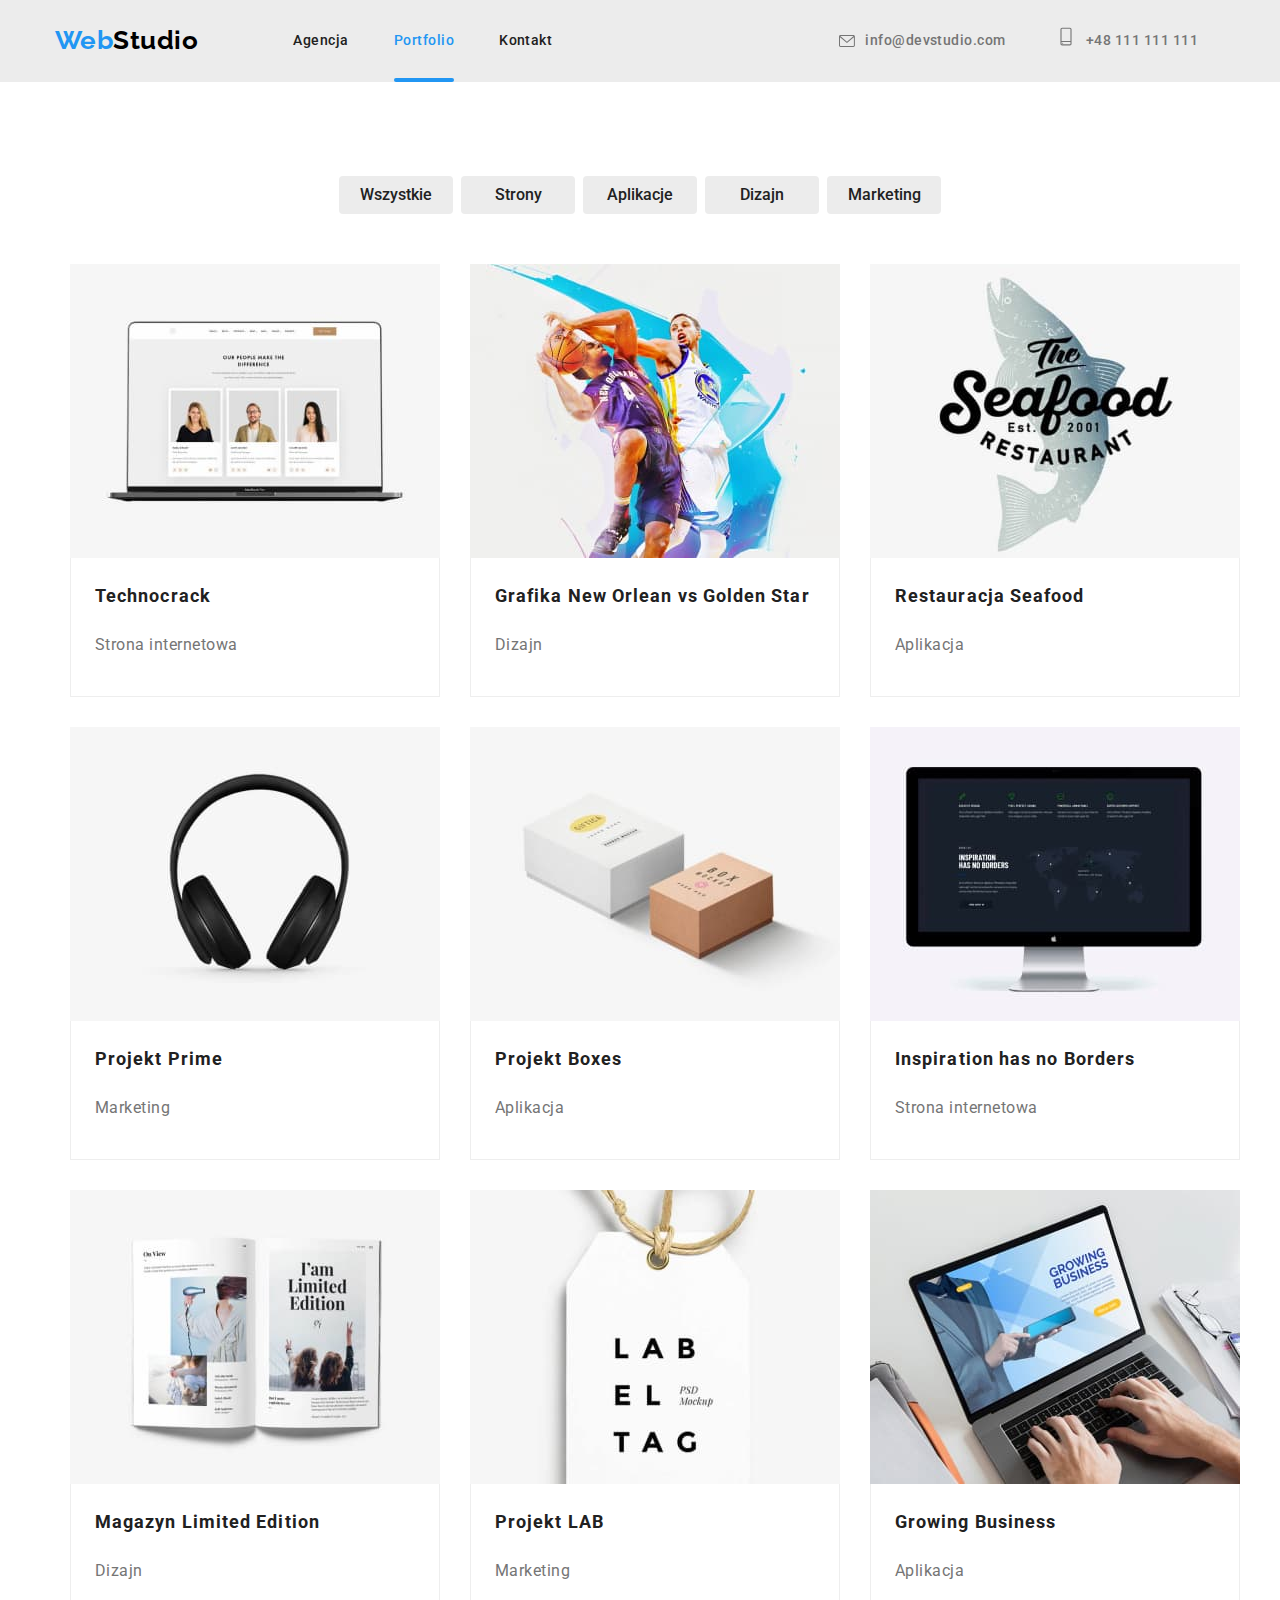
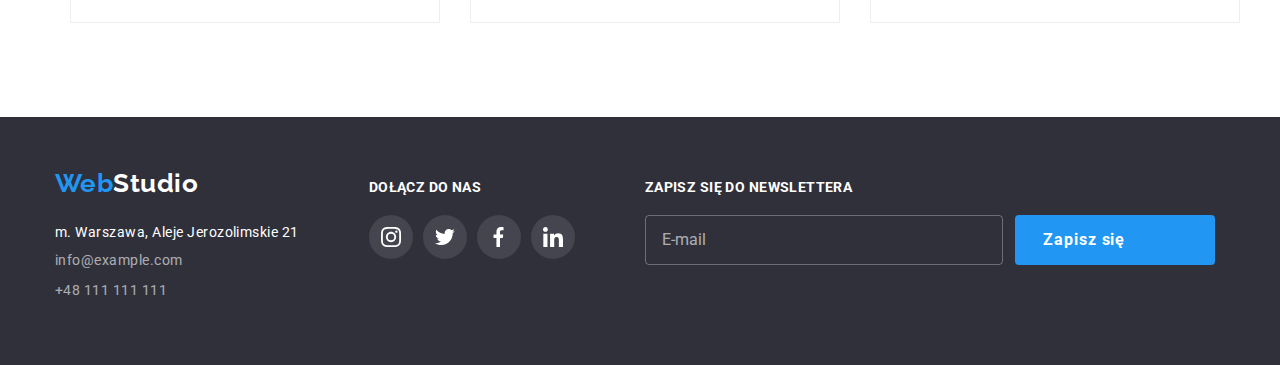
==== portfolio.html @ 1ca7c405 "cloning repo" ====
<!DOCTYPE html>
<html lang="pl">
  <head>
    <meta charset="UTF-8" />
    <meta http-equiv="X-UA-Compatible" content="IE=edge" />
    <meta name="viewport" content="width=device-width, initial-scale=1.0" />
    <link
      rel="stylesheet"
      href="https://cdnjs.cloudflare.com/ajax/libs/modern-normalize/1.0.0/modern-normalize.min.css"
    />
    <link rel="stylesheet" href="./css/styles.css" />
    <link rel="preconnect" href="https://fonts.googleapis.com" />
    <link rel="preconnect" href="https://fonts.gstatic.com" crossorigin />
    <link
      href="https://fonts.googleapis.com/css2?family=Raleway:wght@700&family=Roboto:wght@400;500;700;900&display=swap"
      rel="stylesheet"
    />
    <title>Portfolio</title>
  </head>
  <body>
    <header class="header-style">
      <div class="container">
        <div class="header-style-items">
          <a href="index.html" class="logo"
            ><span class="logo-blue">Web</span>Studio</a
          >
          <nav class="nav-item">
            <ul class="nav-list">
              <li>
                <a href="./index.html" class="nav-list-link">Agencja</a>
              </li>
              <li>
                <a href="./portfolio.html" class="nav-list-link active-link"
                  >Portfolio</a
                >
              </li>
              <li>
                <a href="./kontakt.html" class="nav-list-link">Kontakt</a>
              </li>
            </ul>
          </nav>
          <ul class="contact-list-header">
            <li>
              <a
                href="mailto:info@devstudio.com"
                class="contact-list-header-link"
              >
                <svg width="16" height="12">
                  <use href="./images/sprite.svg#icon-envelope"></use>
                </svg>
                info@devstudio.com</a
              >
            </li>
            <li>
              <a href="tel:+48111111111" class="contact-list-header-link">
                <svg width="20" height="32">
                  <use href="./images/sprite.svg#icon-smartphone"></use>
                </svg>
                +48 111 111 111</a
              >
            </li>
          </ul>
        </div>
      </div>
    </header>
    <main>
      <section class="section">
        <div class="container">
          <div class="filter">
            <ul class="buttons">
              <li>
                <button type="button" class="buttons-button">Wszystkie</button>
              </li>
              <li>
                <button type="button" class="buttons-button">Strony</button>
              </li>
              <li>
                <button type="button" class="buttons-button">Aplikacje</button>
              </li>
              <li>
                <button type="button" class="buttons-button">Dizajn</button>
              </li>
              <li>
                <button type="button" class="buttons-button">Marketing</button>
              </li>
            </ul>
          </div>
          <section class="result">
            <div class="container">
              <ul class="result-list">
                <li class="result-card">
                  <div class="result-card-item">
                    <div class="result-card-img">
                      <div class="result-card-onlay">
                        <p class="result-card-onlay-description">
                          Technocrack jest popularną platformą wykorzystywaną do
                          rozpowszechniania koronawirusa. Firmy wykorzystują tę
                          platformę do celów szpiegowskich i ataków na
                          niezabezpieczone serwery konkurencji
                        </p>
                      </div>
                      <img
                        src="./images/portfolio1.jpg"
                        alt="Strona Technocrack"
                        width="370"
                        height="294"
                      />
                    </div>
                    <div class="result-card-description">
                      <h3 class="result-card-title">Technocrack</h3>
                      <p class="result-card-text">Strona internetowa</p>
                    </div>
                  </div>
                </li>
                <li class="result-card">
                  <div class="result-card-item">
                    <div class="result-card-img">
                      <div class="result-card-onlay">
                        <p class="result-card-onlay-description">
                          Technocrack jest popularną platformą wykorzystywaną do
                          rozpowszechniania koronawirusa. Firmy wykorzystują tę
                          platformę do celów szpiegowskich i ataków na
                          niezabezpieczone serwery konkurencji
                        </p>
                      </div>
                      <img
                        src="./images/portfolio2.jpg"
                        alt="Grafika NOvsGS"
                        width="370"
                        height="294"
                      />
                    </div>
                    <div class="result-card-description">
                      <h3 class="result-card-title">
                        Grafika New Orlean vs Golden Star
                      </h3>
                      <p class="result-card-text">Dizajn</p>
                    </div>
                  </div>
                </li>
                <li class="result-card">
                  <div class="result-card-item">
                    <div class="result-card-img">
                      <div class="result-card-onlay">
                        <p class="result-card-onlay-description">
                          Technocrack jest popularną platformą wykorzystywaną do
                          rozpowszechniania koronawirusa. Firmy wykorzystują tę
                          platformę do celów szpiegowskich i ataków na
                          niezabezpieczone serwery konkurencji
                        </p>
                      </div>
                      <img
                        src="./images/portfolio3.jpg"
                        alt="Logo restauraji Seafood"
                        width="370"
                        height="294"
                      />
                    </div>
                    <div class="result-card-description">
                      <h3 class="result-card-title">Restauracja Seafood</h3>
                      <p class="result-card-text">Aplikacja</p>
                    </div>
                  </div>
                </li>
                <li class="result-card">
                  <div class="result-card-item">
                    <div class="result-card-img">
                      <div class="result-card-onlay">
                        <p class="result-card-onlay-description">
                          Technocrack jest popularną platformą wykorzystywaną do
                          rozpowszechniania koronawirusa. Firmy wykorzystują tę
                          platformę do celów szpiegowskich i ataków na
                          niezabezpieczone serwery konkurencji
                        </p>
                      </div>
                      <img
                        src="./images/portfolio4.jpg"
                        alt="Słuchawki"
                        width="370"
                        height="294"
                      />
                    </div>
                    <div class="result-card-description">
                      <h3 class="result-card-title">Projekt Prime</h3>
                      <p class="result-card-text">Marketing</p>
                    </div>
                  </div>
                </li>
                <li class="result-card">
                  <div class="result-card-item">
                    <div class="result-card-img">
                      <div class="result-card-onlay">
                        <p class="result-card-onlay-description">
                          Technocrack jest popularną platformą wykorzystywaną do
                          rozpowszechniania koronawirusa. Firmy wykorzystują tę
                          platformę do celów szpiegowskich i ataków na
                          niezabezpieczone serwery konkurencji
                        </p>
                      </div>
                      <img
                        src="./images/portfolio5.jpg"
                        alt="Pudełka"
                        width="370"
                        height="294"
                      />
                    </div>
                    <div class="result-card-description">
                      <h3 class="result-card-title">Projekt Boxes</h3>
                      <p class="result-card-text">Aplikacja</p>
                    </div>
                  </div>
                </li>
                <li class="result-card">
                  <div class="result-card-item">
                    <div class="result-card-img">
                      <div class="result-card-onlay">
                        <p class="result-card-onlay-description">
                          Technocrack jest popularną platformą wykorzystywaną do
                          rozpowszechniania koronawirusa. Firmy wykorzystują tę
                          platformę do celów szpiegowskich i ataków na
                          niezabezpieczone serwery konkurencji
                        </p>
                      </div>
                      <img
                        src="./images/portfolio6.jpg"
                        alt="Widok strony no Borders"
                        width="370"
                        height="294"
                      />
                    </div>
                    <div class="result-card-description">
                      <h3 class="result-card-title">
                        Inspiration has no Borders
                      </h3>
                      <p class="result-card-text">Strona internetowa</p>
                    </div>
                  </div>
                </li>
                <li class="result-card">
                  <div class="result-card-item">
                    <div class="result-card-img">
                      <div class="result-card-onlay">
                        <p class="result-card-onlay-description">
                          Technocrack jest popularną platformą wykorzystywaną do
                          rozpowszechniania koronawirusa. Firmy wykorzystują tę
                          platformę do celów szpiegowskich i ataków na
                          niezabezpieczone serwery konkurencji
                        </p>
                      </div>
                      <img
                        src="./images/portfolio7.jpg"
                        alt="Zdjęcie magazynu"
                        width="370"
                        height="294"
                      />
                    </div>
                    <div class="result-card-description">
                      <h3 class="result-card-title">Magazyn Limited Edition</h3>
                      <p class="result-card-text">Dizajn</p>
                    </div>
                  </div>
                </li>
                <li class="result-card">
                  <div class="result-card-item">
                    <div class="result-card-img">
                      <div class="result-card-onlay">
                        <p class="result-card-onlay-description">
                          Technocrack jest popularną platformą wykorzystywaną do
                          rozpowszechniania koronawirusa. Firmy wykorzystują tę
                          platformę do celów szpiegowskich i ataków na
                          niezabezpieczone serwery konkurencji
                        </p>
                      </div>
                      <img
                        src="./images/portfolio8.jpg"
                        alt="Etykieta LAB"
                        width="370"
                        height="294"
                      />
                    </div>
                    <div class="result-card-description">
                      <h3 class="result-card-title">Projekt LAB</h3>
                      <p class="result-card-text">Marketing</p>
                    </div>
                  </div>
                </li>
                <li class="result-card">
                  <div class="result-card-item">
                    <div class="result-card-img">
                      <div class="result-card-onlay">
                        <p class="result-card-onlay-description">
                          Technocrack jest popularną platformą wykorzystywaną do
                          rozpowszechniania koronawirusa. Firmy wykorzystują tę
                          platformę do celów szpiegowskich i ataków na
                          niezabezpieczone serwery konkurencji
                        </p>
                      </div>
                      <img
                        src="./images//portfolio9.jpg"
                        alt="Monitor z Growig Business"
                        width="370"
                        height="294"
                      />
                    </div>
                    <div class="result-card-description">
                      <h3 class="result-card-title">Growing Business</h3>
                      <p class="result-card-text">Aplikacja</p>
                    </div>
                  </div>
                </li>
              </ul>
            </div>
          </section>
        </div>
      </section>
    </main>
    <footer class="footer-style">
      <div class="container footer-style-items">
        <div>
          <a href="index.html" class="footer-logo"
            ><span class="logo-blue">Web</span>Studio</a
          >
          <ul class="contact-list-footer">
            <li>
              <address class="contact-list-footer-address">
                m. Warszawa, Aleje Jerozolimskie 21
              </address>
            </li>
            <li>
              <a href="mailto:info@example.com" class="contact-list-footer-link"
                >info@example.com</a
              >
            </li>
            <li>
              <a href="tel:+48111111111" class="contact-list-footer-link"
                >+48 111 111 111</a
              >
            </li>
          </ul>
        </div>
        <div class="footer-socialmedia">
          <h2>Dołącz do nas</h2>
          <ul class="footer-social-icons">
            <li>
              <a class="footer-social-link" href="#">
                <svg class="footer-social-icon" width="20" height="20">
                  <use href="./images/sprite.svg#icon-instagram"></use>
                </svg>
              </a>
            </li>
            <li>
              <a class="footer-social-link" href="#">
                <svg class="footer-social-icon" width="20" height="20">
                  <use href="./images/sprite.svg#icon-twitter"></use>
                </svg>
              </a>
            </li>
            <li>
              <a class="footer-social-link" href="#">
                <svg class="footer-social-icon" width="20" height="20">
                  <use href="./images/sprite.svg#icon-facebook"></use>
                </svg>
              </a>
            </li>
            <li>
              <a class="footer-social-link" href="#">
                <svg class="footer-social-icon" width="20" height="20">
                  <use href="./images/sprite.svg#icon-linkedin"></use>
                </svg>
              </a>
            </li>
          </ul>
        </div>
        <div class="footer-newsletter">
          <form class="footer-newsletter-form">
            <label>
            <h2>Zapisz się do newslettera</h2>
            <input
              class="footer-input"
              type="mail"
              name="newsletter-mail"
              placeholder="E-mail"
            />
          </label>
            <button class="footer-newsletter-button" type="submit">
              Zapisz się
              <svg class="icon-send" width="24" height="24">
                <use href="./images/sprite.svg#icon-icon-send-"></use>
              </svg>
            </button>
          </form>
        </div>
      </div>
    </footer>
  </body>
</html>
---- css/styles.css ----
:root {
  --bckgr-dark-color: #2f303a;
  --bckgr-bright-color: #ececec;
  --highlight: #2196f3;
  --bold-color: #212121;
  --bright: #ffffff;
  --dark: #000000;
  --icon-bckgr: #f5f4fa;
  --hover-onlay: rgba(33, 150, 243, 0.9);
  --color1: #2196f3;
  --color2: #757575;
  --color3: #212121;
  --color4: #afb1b8;
  --color5: rgba(47, 48, 58, 0.6);
}

/* * {
  margin: 0;
  padding: 0;
} */

body {
  font-family: "Roboto", "Raleway", sans-serif;
  color: #757575;
  font-size: 16px;
  letter-spacing: 00.03em;
  margin: 0 auto;
  max-width: 1600px;
}

ul {
  padding: 0;
  margin: 0;
  list-style-type: none;
  list-style-position: inside;
}

.container {
  width: 1200px;
  margin: 0 auto;
  padding: 0 15px;
}

.section {
  padding-top: 94px;
  padding-bottom: 94px;
}

/* == ==== End of global styling ==== == */

/* == ==== Header ==== == */

.header-style {
  background-color: var(--bckgr-bright-color);
  display: flex;
  align-items: center;
  border-bottom: 1px solid var(--bckgr-bright-color);
  padding: 24.5px 0;
}

.header-style-items {
  display: flex;
  align-items: center;
  justify-content: space-between;
}

.logo {
  font-family: "Raleway", sans-serif;
  font-weight: 700;
  font-size: 26px;
  color: var(--dark);
  text-decoration: none;
}

.logo-blue {
  color: var(--highlight);
}

.nav-item {
  flex-grow: 1;
}

.nav-list {
  text-decoration: none;
  color: var(--bold-color);
  list-style-type: none;
  list-style-position: inside;
  display: flex;
  justify-content: left;
}

.nav-list:first-child {
  padding-left: 95px;
}

.nav-list-link {
  text-decoration: none;
  font-weight: 500;
  font-size: 14px;
  color: var(--bold-color);
  margin-right: 45px;
  position: relative;
  transition-property: color;
  transition-duration: 250ms;
  transition-timing-function: cubic-bezier(0.4, 0, 0.2, 1);
}

.nav-list-link:hover,
.nav-list-link:focus {
  color: var(--highlight);
}

.active-link {
  color: var(--highlight);
}

.active-link::after {
  content: " ";
  width: 100%;
  height: 4px;
  background-color: var(--highlight);
  border-radius: 2px;
  position: absolute;
  left: 0;
  top: 46px;
}

.contact-list-header {
  text-decoration: none;
  list-style-type: none;
  list-style-position: inside;
  display: flex;
  justify-self: right;
  align-items: center;
}

.contact-list-header svg {
  margin-right: 10px;
}

.contact-list-header:last-child {
  padding-right: 27px;
}

.contact-list-header-link {
  text-decoration: none;
  font-weight: 500;
  font-size: 14px;
  color: inherit;
  padding-left: 50px;
  display: flex;
  justify-content: right;
  align-items: center;
  transition-property: color;
  transition-duration: 250ms;
  transition-timing-function: cubic-bezier(0.4, 0, 0.2, 1);
}

.contact-list-header-link:hover,
.contact-list-header-link:focus {
  color: var(--highlight);
  --color2: currentColor;
}

/* == ==== End of Header ==== == */

/* == ==== Footer ==== == */

.footer-style {
  background-color: var(--bckgr-dark-color);
}

.footer-style-items:first-child {
  padding-top: 50px;
}

.footer-style-items:last-child {
  padding-bottom: 60px;
}

.footer-style-items {
  display: flex;
  flex-direction: row;
  align-items: baseline;
  gap: 70px;
}

.footer-logo {
  display: inline-flex;
  font-family: "Raleway", sans-serif;
  font-weight: 700;
  font-size: 26px;
  color: var(--bright);
  text-decoration: none;
  padding-bottom: 20px;
}

.contact-list-footer {
  list-style-type: none;
  line-height: 1.875;
  list-style-position: inside;
  padding: 0;
  transition-property: color;
  transition-duration: 250ms;
  transition-timing-function: cubic-bezier(0.4, 0, 0.2, 1);
}

.contact-list-footer-link:hover,
.contact-list-footer-link:focus,
.contact-list-footer-address:hover,
.contact-list-footer-address:focus {
  color: var(--highlight);
}

.contact-list-footer-address {
  text-decoration: none;
  font-weight: 400;
  font-size: 14px;
  font-style: normal;
  color: #ffffff;
}

.contact-list-footer-link {
  text-decoration: none;
  font-weight: 400;
  font-size: 14px;
  color: #ffffff;
  opacity: 60%;
}

.footer-socialmedia h2 {
  margin-bottom: 20px;
  font-family: "Roboto";
  color: var(--bright);
  font-style: normal;
  font-weight: 700;
  font-size: 14px;
  line-height: 16px;
  letter-spacing: 0.03em;
  text-transform: uppercase;
}

.footer-social-icons {
  display: flex;
  align-items: center;
  justify-content: center;
  gap: 10px;
  list-style-type: none;
  list-style-position: inside;
}

.footer-social-link {
  display: inline-flex;
  align-items: center;
  justify-content: center;
  background-color: rgba(255, 255, 255, 0.1);
  border-radius: 50%;
  width: 44px;
  height: 44px;
  --color4: var(--bright);
  transition-property: background-color;
  transition-duration: 250ms;
  transition-timing-function: cubic-bezier(0.4, 0, 0.2, 1);
}

.footer-social-link:hover,
.footer-social-link:focus {
  background-color: var(--color1);
}

.footer-newsletter h2 {
  margin-bottom: 20px;
  font-family: "Roboto";
  color: var(--bright);
  font-style: normal;
  font-weight: 700;
  font-size: 14px;
  line-height: 16px;
  letter-spacing: 0.03em;
  text-transform: uppercase;
}

.footer-newsletter-form {
  display: flex;
  align-items: flex-end;
}

.footer-input {
  background-color: inherit;
  border: 1px solid rgba(255, 255, 255, 0.3);
  border-radius: 4px;
  padding: 15px 16px;
  width: 358px;
  color: var(--bright);
}

.footer-input::placeholder {
  color: var(--bright);
  opacity: 0.6;
  font-family: Roboto;
}

.footer-newsletter-button {
  color: var(--bright);
  fill: var(--bright);
  background-color: var(--highlight);
  padding: 10px 42px 10px 28px;
  height: 50px;
  border: 0;
  border-radius: 4px;
  font-size: 16px;
  line-height: 30px;
  font-weight: 700;
  letter-spacing: 0.06em;
  display: flex;
  align-items: center;
  justify-content: center;
  margin-left: 12px;
  cursor: pointer;
}

.icon-send {
  display: block;
  fill: var(--bright);
  margin-left: 24px;
}

/* == ==== End of Footer ==== == */

/* == ==== Main ==== == */
/* == ==== Intro ==== == */

.intro {
  max-width: 1600px;
  margin: 0 auto;
  padding-top: 200px;
  padding-bottom: 200px;
  background-color: var(--bckgr-dark-color);
  background-image: linear-gradient(to top, var(--color5), rgba(0, 0, 0, 0.1)),
    url("../images/intro-bckgr.jpg");
  background-size: cover;
}

.intro-items {
  display: flex;
  flex-direction: column;
  align-items: center;
}

.intro-header {
  text-transform: uppercase;
  font-weight: 900;
  font-size: 44px;
  line-height: 1.36;
  text-align: center;
  letter-spacing: 0.06em;
  color: var(--bright);
  padding-bottom: 30px;
}

.intro-button {
  background: var(--highlight);
  color: var(--bright);
  font-weight: 700;
  letter-spacing: 0.06em;
  width: 200px;
  height: 50px;
  border: 0;
  box-shadow: 0px 4px 4px rgba(0, 0, 0, 0.15);
  border-radius: 4px;
  cursor: pointer;
}

.backdrop {
  position: fixed;
  display: flex;
  left: 0;
  top: 0;
  width: 100%;
  height: 100%;
  background-color: rgba(0, 0, 0, 0.4);
  z-index: 2;
  transition-property: transform;
  transition-duration: 250ms;
  transition-timing-function: cubic-bezier(0.4, 0, 0.2, 1);
}

.is-hidden {
  transform: scale(0);
  visibility: 0;
  opacity: 0;
}

.modal-content {
  position: relative;
  width: 520px;
  margin: auto;
  padding: 40px;
  background-color: var(--bright);
}

.modal-content h2 {
  margin: 0 auto;
  text-align: center;
  font-family: Roboto;
  font-size: 20px;
  line-height: 1.2;
  color: var(--bold-color);
  margin-bottom: 12px;
}

.modal-form {
  display: flex;
  flex-direction: column;
  justify-content: center;
}

.modal-button {
  position: absolute;
  width: 30px;
  height: 30px;
  top: 3%;
  right: 3%;
  border: 1px solid rgba(0, 0, 0, 0.1);
  border-radius: 50%;
  cursor: pointer;
}

.modal-label {
  font-family: Roboto;
  font-size: 12px;
  line-height: 1.17;
  letter-spacing: 0.01em;
  color: var(--color2);
}

.modal-fieldset {
  margin: 4px 0 10px;
  padding: 12px;
  border: 1px solid rgba(33, 33, 33, 0.2);
  border-radius: 4px;
  transition: border 250ms cubic-bezier(0.4, 0, 0.2, 1);
  display: flex;
  align-items: center;
}

.modal-icon {
  fill: var(--bold-color);
}

.modal-input {
  border: 0;
  font-size: 16px;
  display: inline-block;
  margin: 0;
  padding: 0;
  padding-left: 12px;
}

.modal-fieldset:has(.modal-input:focus) {
  border: 1px solid var(--highlight);
}

.modal-fieldset:has(.modal-input:focus) .modal-icon {
  fill: var(--highlight);
}

.modal-input:focus {
  border: 0;
  outline: 0;
}

.comment-field {
  display: flex;
  flex-direction: column;
}

.modal-textarea {
  margin: 4px 0 20px;
  border: 1px solid rgba(33, 33, 33, 0.2);
  border-radius: 4px;
  padding: 12px 16px;
  transition: border 250ms cubic-bezier(0.4, 0, 0.2, 1);
}

.modal-textarea::placeholder {
  color: rgba(117, 117, 117, 0.5);
}

.modal-textarea:focus {
  border: 1px solid var(--highlight);
  outline: 0;
}

.modal-checkbox-fieldset {
  margin-bottom: 30px;
  border: 0;
  padding: 0;
  font-family: Roboto;
  font-size: 14px;
  line-height: 1.71;
  margin: 0 auto 30px;
  position: relative;
  display: flex;
}

.checkbox-icon {
  position: absolute;
  visibility: hidden;
  --color2: var(--bright);
  transition-property: visibility;
  transition-duration: 240ms;
  transition-timing-function: cubic-bezier(0.4, 0, 0.2, 1);
}

.modal-checkbox {
  display: inline-block;
  width: 16px;
  height: 15px;
  margin: 0;
  cursor: pointer;
  visibility: visible;
  transition-property: visibility;
}

.modal-checkbox:checked {
  visibility: hidden;
}

.modal-checkbox-fieldset:has(.modal-checkbox:checked) .checkbox-icon {
  visibility: visible;
}

.modal-link {
  color: var(--highlight);
}

.modal-submit-button {
  color: var(--bright);
  background-color: var(--highlight);
  border: 0;
  border-radius: 4px;
  width: 200px;
  padding: 10px 76px;
  font-family: Roboto;
  line-height: 30px;
  font-weight: 700;
  letter-spacing: 0.06em;
  margin: 0 auto;
}

/* == ==== End of Intro ==== == */
/* == ==== Lorem ==== == */

.lorem {
  background-color: var(--bright);
}

.lorem-list {
  display: flex;
  align-items: center;
  justify-content: space-evenly;
  gap: 30px;
}

.lorem-list-item {
  width: 270px;
  text-align: left;
}

.lorem-list-icon {
  display: flex;
  justify-content: center;
  background-color: var(--icon-bckgr);
  border-radius: 4px;
  padding: 25px 0;
  margin-bottom: 30px;
}

.lorem-list-item-title {
  text-transform: uppercase;
  font-size: 14px;
  font-weight: 700;
  line-height: 1.14;
  color: var(--bold-color);
  margin-bottom: 10px;
}

.lorem-list-item-text {
  font-size: 14px;
  line-height: 1.71;
}

/* == ==== End of Lorem ==== == */

/* == ==== Our skills ==== == */

.skills {
  background-color: var(--bright);
}

.skills-header {
  font-weight: 700;
  font-size: 36px;
  line-height: 1.17;
  text-align: center;
  color: var(--bold-color);
  padding-bottom: 50px;
}

.skills-list {
  display: flex;
  justify-content: space-between;
}

.skills-list-item {
  width: 370px;
  position: relative;
}

.skills-list-item img {
  display: block;
}

.skills-list-description {
  display: flex;
  justify-content: center;
  align-items: center;
  width: 100%;
  height: 70px;
  background-color: rgba(47, 48, 58, 0.8);
  color: var(--bright);
  font-size: 14px;
  font-weight: 700;
  text-transform: uppercase;
  font-family: Roboto;
  position: absolute;
  bottom: 0;
}

/* == ==== End of our skills ==== == */

/* == ==== Our team ==== == */

.team {
  background-color: var(--bckgr-bright-color);
}

.team-header {
  font-weight: 700;
  font-size: 36px;
  line-height: 1.17;
  text-align: center;
  color: var(--bold-color);
  margin-bottom: 50px;
}

.team-list {
  display: flex;
  justify-content: space-between;
}

.team-list-card {
  width: 270px;
  background-color: var(--bright);
  box-shadow: 0px 1px 3px rgba(0, 0, 0, 0.12), 0px 1px 1px rgba(0, 0, 0, 0.14),
    0px 2px 1px rgba(0, 0, 0, 0.2);
  border-radius: 0px 0px 4px 4px;
}

.team-list-card-picture {
  align-items: center;
  margin: 0;
  padding: 0;
}

.team-list-card-description {
  text-align: center;
  padding: 30px 0;
}

.team-list-card-title {
  color: var(--bold-color);
  font-weight: 500;
  line-height: 1.17;
  padding: 0;
  margin: 0;
}

.team-list-card-text {
  line-height: 1.17;
}

.team-list-social-icons {
  display: flex;
  justify-content: center;
  gap: 10px;
  list-style-type: none;
  list-style-position: inside;
}

.team-list-social-link {
  display: inline-flex;
  background-color: var(--bright);
  color: var(--color4);
  border-radius: 50%;
  width: 44px;
  height: 44px;
  align-items: center;
  justify-content: center;
  will-change: background-color, color;
  transition-property: background-color, color;
  transition-duration: 250ms;
  transition-timing-function: cubic-bezier(0.4, 0, 0.2, 1);
}

.team-list-social-icon {
  display: flex;
}

.team-list-social-link:hover,
.team-list-social-link:focus {
  background-color: var(--color1);
  color: var(--bright);
  --color4: currentColor;
}

/* == ==== EEnd of Our team ==== == */

/* == ==== Our clients ==== == */

.ourclients-header {
  color: var(--dark);
  text-align: center;
  font-size: 36px;
  font-weight: 700;
  margin-bottom: 50px;
}

.ourclients-logos {
  display: flex;
  justify-content: space-between;
  gap: 30px;
  list-style-type: none;
  list-style-position: inside;
}

.ourclients-link {
  display: block;
  width: 170px;
  padding: 17.71px 32px 13.25px;
  border-radius: 4px;
  color: var(--color4);
  border: 1px solid var(--color4);
  will-change: border, color;
  transition-property: border, color;
  transition-duration: 250ms;
  transition-timing-function: cubic-bezier(0.4, 0, 0.2, 1);
}

.ourclients-logo {
  display: inline-flex;
}

.ourclients-link:hover,
.ourclients-link:focus {
  border: 1px solid var(--color1);
  color: var(--color1);
  --color4: currentColor;
}

/* == ==== End of Our clients ==== == */

/* == ==== End of Studio Main ==== == */

/* == ==== Portfolio Main ==== == */

.filter {
  background-color: var(--bright);
}

.buttons {
  display: flex;
  justify-content: center;
  list-style-type: none;
  list-style-position: inside;
  padding-bottom: 50px;
}

.buttons li:not(:last-child) {
  margin-right: 8px;
}

.buttons-button {
  color: var(--bold-color);
  font-weight: 500;
  line-height: 1.625;
  cursor: pointer;
  width: 114px;
  padding-top: 6px;
  padding-bottom: 6px;
  background-color: var(--bckgr-bright-color);
  border-radius: 4px;
  border: 0;
  transition-property: background-color, color, box-shadow;
  transition-duration: 250ms;
  transition-timing-function: cubic-bezier(0.4, 0, 0.2, 1);
}

.buttons-button:focus,
.buttons-button:hover {
  background-color: var(--highlight);
  color: var(--bright);
  box-shadow: 0px 3px 1px rgba(0, 0, 0, 0.1), 0px 1px 2px rgba(0, 0, 0, 0.08),
    0px 2px 2px rgba(0, 0, 0, 0.12);
}

.result {
  background-color: var(--bright);
}

.result-list {
  list-style-type: none;
  display: flex;
  justify-content: center;
  flex-wrap: wrap;
  gap: 30px;
  padding: 0;
  margin: 0;
}

.result-card {
  flex-basis: calc((100%-60px) / 3-0.5px);
  background-color: var(--bright);
  transition-property: box-shadow;
  transition-duration: 250ms;
  transition-timing-function: cubic-bezier(0.4, 0, 0.2, 1);
}

.result-card:hover,
.result-card:focus {
  box-shadow: 0px 1px 1px rgba(0, 0, 0, 0.12), 0px 4px 4px rgba(0, 0, 0, 0.06),
    1px 4px 6px rgba(0, 0, 0, 0.16);
}

.result-card-item {
  position: relative;
  display: flex;
  flex-direction: column;
  align-items: stretch;
  margin: 0;
  padding: 0;
  text-align: left;
}

.result-card-img {
  position: relative;
  overflow: hidden;
}

.result-card-img img {
  display: block;
  margin: 0;
  padding: 0;
}

.result-card-description {
  display: block;
  padding: 20px 24px;
  border-bottom: 1px solid #eeeeee;
  border-left: 1px solid #eeeeee;
  border-right: 1px solid #eeeeee;
}

.result-card-title {
  color: var(--bold-color);
  font-size: 18px;
  line-height: 2;
  letter-spacing: 00.06em;
  margin: 0;
  padding: 0;
}

.result-card-text {
  line-height: 1.875;
}

.result-card-onlay {
  position: absolute;
  background-color: var(--hover-onlay);
  width: 100%;
  height: 294px;
  transform: translateY(100%);
  transition-property: transform;
  transition-duration: 250ms;
  transition-timing-function: cubic-bezier(0.4, 0, 0.2, 1);
}

.result-card-item:hover .result-card-onlay {
  transform: translateY(0);
}

.result-card-onlay-description {
  color: var(--bright);
  font-family: roboto;
  font-size: 18px;
  line-height: 1.56;
  letter-spacing: 0.03em;
  padding: 49px 35px;
}

/* == ==== End of Portfolio Main ==== == */
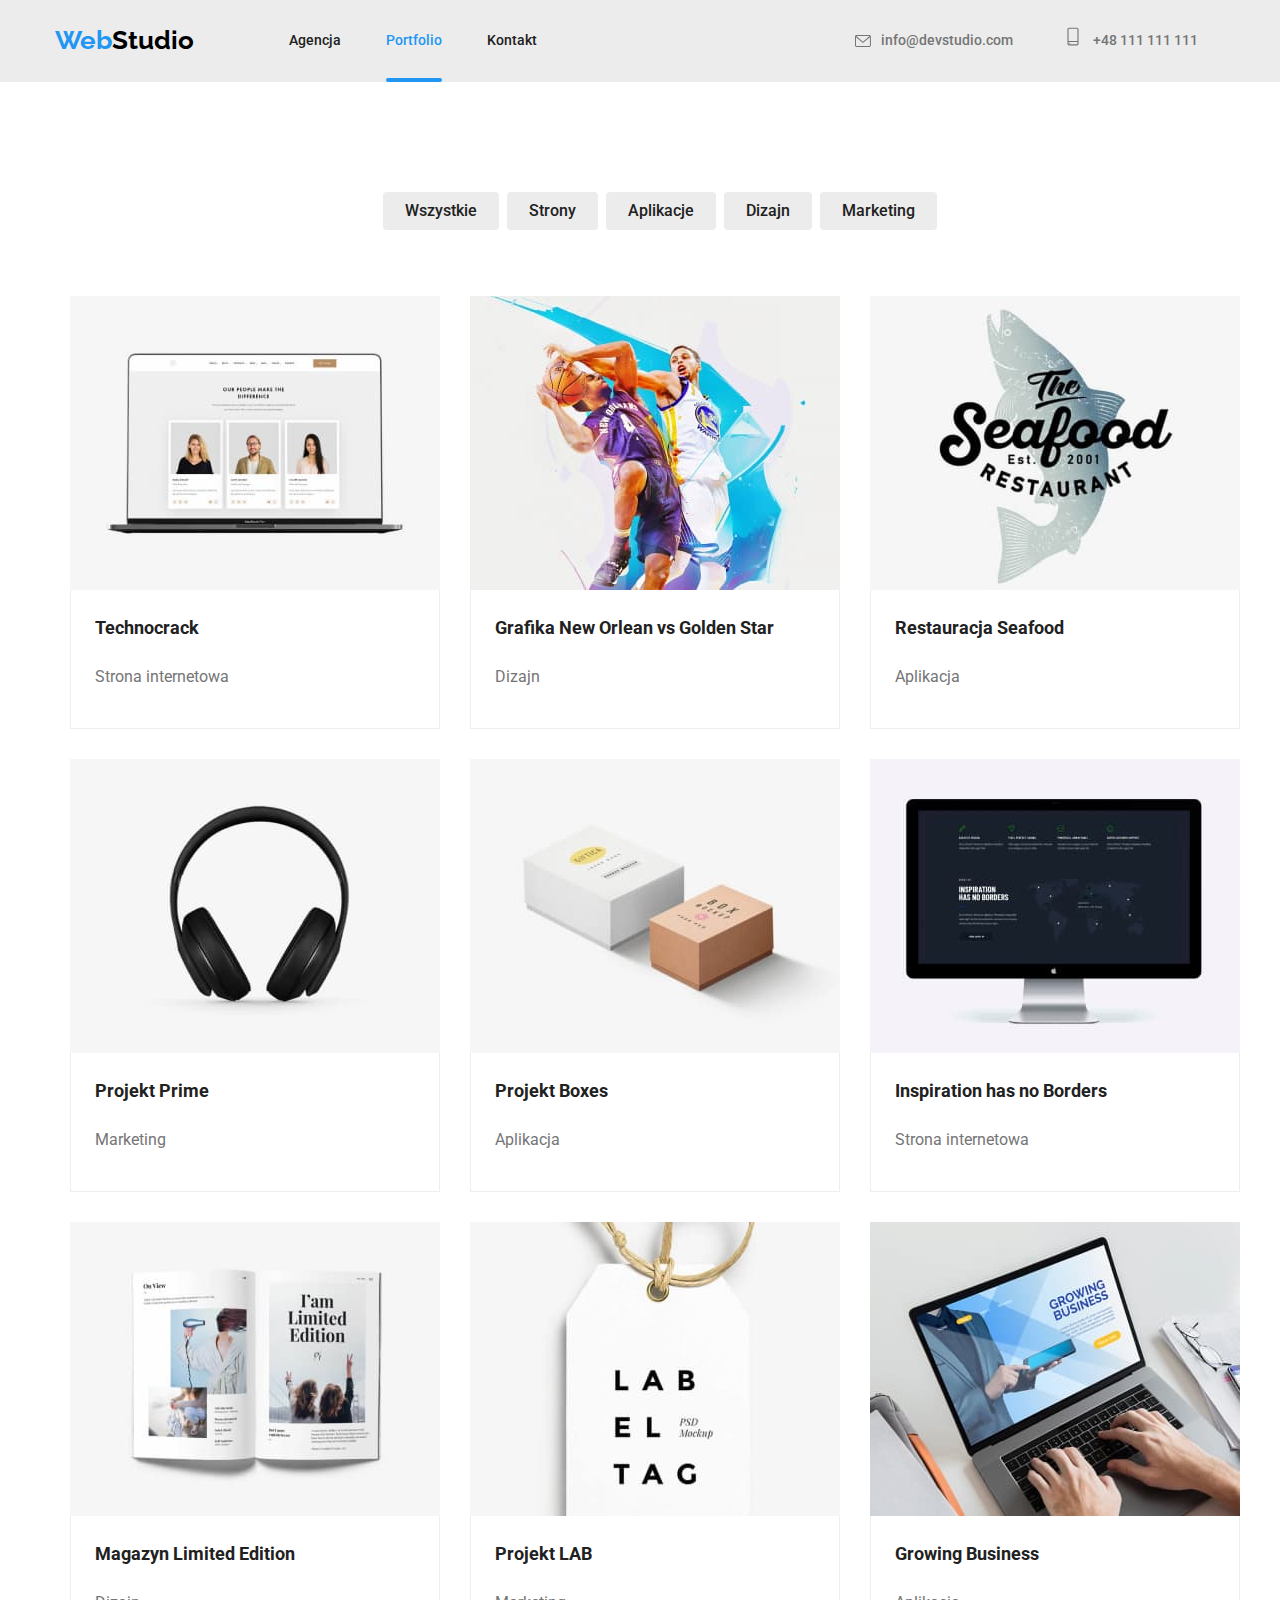
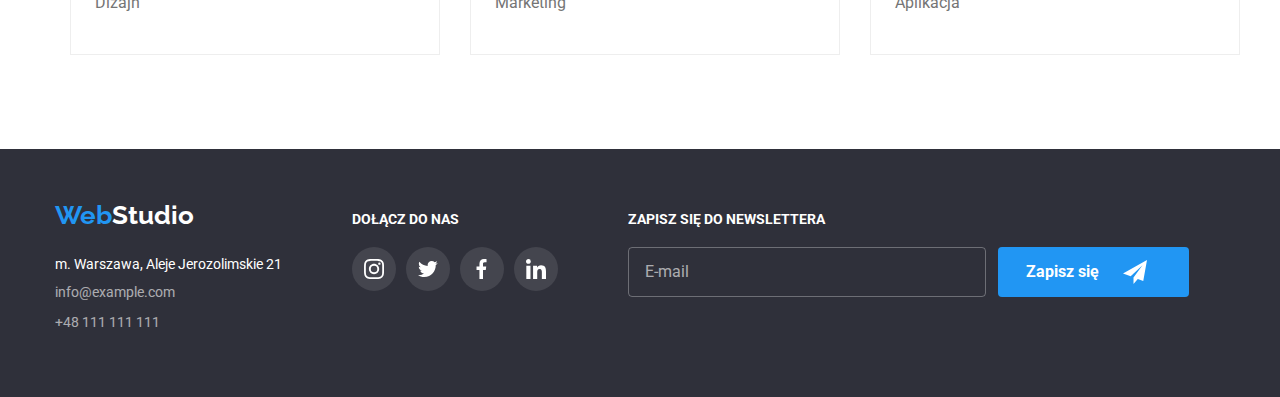
==== commit 042dde0c: "refaktoryzacja wg BEM" ====
--- a/portfolio.html
+++ b/portfolio.html
@@ -18,42 +18,41 @@
     <title>Portfolio</title>
   </head>
   <body>
-    <header class="header-style">
+    <header class="header">
       <div class="container">
-        <div class="header-style-items">
+        <div class="header__items">
           <a href="index.html" class="logo"
-            ><span class="logo-blue">Web</span>Studio</a
+            ><span class="logo--blue">Web</span>Studio</a
           >
-          <nav class="nav-item">
-            <ul class="nav-list">
-              <li>
-                <a href="./index.html" class="nav-list-link">Agencja</a>
-              </li>
-              <li>
-                <a href="./portfolio.html" class="nav-list-link active-link"
+          <nav class="navigation">
+            <ul class="list navigation__list">
+              <li>
+                <a href="./index.html" class="navigation__link">Agencja</a>
+              </li>
+              <li>
+                <a
+                  href="./portfolio.html"
+                  class="navigation__link navigation__link--active"
                   >Portfolio</a
                 >
               </li>
               <li>
-                <a href="./kontakt.html" class="nav-list-link">Kontakt</a>
+                <a href="./kontakt.html" class="navigation__link">Kontakt</a>
               </li>
             </ul>
           </nav>
-          <ul class="contact-list-header">
-            <li>
-              <a
-                href="mailto:info@devstudio.com"
-                class="contact-list-header-link"
-              >
-                <svg width="16" height="12">
+          <ul class="list contact-list">
+            <li>
+              <a href="mailto:info@devstudio.com" class="contact-list__link">
+                <svg class="contact-list__icon" width="16" height="12">
                   <use href="./images/sprite.svg#icon-envelope"></use>
                 </svg>
                 info@devstudio.com</a
               >
             </li>
             <li>
-              <a href="tel:+48111111111" class="contact-list-header-link">
-                <svg width="20" height="32">
+              <a href="tel:+48111111111" class="contact-list__link">
+                <svg class="contact-list__icon" width="20" height="32">
                   <use href="./images/sprite.svg#icon-smartphone"></use>
                 </svg>
                 +48 111 111 111</a
@@ -67,244 +66,265 @@
       <section class="section">
         <div class="container">
           <div class="filter">
-            <ul class="buttons">
-              <li>
-                <button type="button" class="buttons-button">Wszystkie</button>
-              </li>
-              <li>
-                <button type="button" class="buttons-button">Strony</button>
-              </li>
-              <li>
-                <button type="button" class="buttons-button">Aplikacje</button>
-              </li>
-              <li>
-                <button type="button" class="buttons-button">Dizajn</button>
-              </li>
-              <li>
-                <button type="button" class="buttons-button">Marketing</button>
+            <ul class="filter__button-list">
+              <li>
+                <button type="button" class="button filter__button">
+                  Wszystkie
+                </button>
+              </li>
+              <li>
+                <button type="button" class="button filter__button">
+                  Strony
+                </button>
+              </li>
+              <li>
+                <button type="button" class="button filter__button">
+                  Aplikacje
+                </button>
+              </li>
+              <li>
+                <button type="button" class="button filter__button">
+                  Dizajn
+                </button>
+              </li>
+              <li>
+                <button type="button" class="button filter__button">
+                  Marketing
+                </button>
               </li>
             </ul>
           </div>
           <section class="result">
             <div class="container">
-              <ul class="result-list">
-                <li class="result-card">
-                  <div class="result-card-item">
-                    <div class="result-card-img">
-                      <div class="result-card-onlay">
-                        <p class="result-card-onlay-description">
-                          Technocrack jest popularną platformą wykorzystywaną do
-                          rozpowszechniania koronawirusa. Firmy wykorzystują tę
-                          platformę do celów szpiegowskich i ataków na
-                          niezabezpieczone serwery konkurencji
-                        </p>
-                      </div>
-                      <img
+              <ul class="list result__list">
+                <li class="result-card">
+                  <div class="result-card__item">
+                    <div class="result-card__picture">
+                      <div class="result-card__onlay">
+                        <p class="result-card__onlay-description">
+                          Technocrack jest popularną platformą wykorzystywaną do
+                          rozpowszechniania koronawirusa. Firmy wykorzystują tę
+                          platformę do celów szpiegowskich i ataków na
+                          niezabezpieczone serwery konkurencji
+                        </p>
+                      </div>
+                      <img
+                        class="result-card__img"
                         src="./images/portfolio1.jpg"
                         alt="Strona Technocrack"
                         width="370"
                         height="294"
                       />
                     </div>
-                    <div class="result-card-description">
-                      <h3 class="result-card-title">Technocrack</h3>
-                      <p class="result-card-text">Strona internetowa</p>
-                    </div>
-                  </div>
-                </li>
-                <li class="result-card">
-                  <div class="result-card-item">
-                    <div class="result-card-img">
-                      <div class="result-card-onlay">
-                        <p class="result-card-onlay-description">
-                          Technocrack jest popularną platformą wykorzystywaną do
-                          rozpowszechniania koronawirusa. Firmy wykorzystują tę
-                          platformę do celów szpiegowskich i ataków na
-                          niezabezpieczone serwery konkurencji
-                        </p>
-                      </div>
-                      <img
+                    <div class="result-card__description">
+                      <h3 class="result-card__title">Technocrack</h3>
+                      <p class="result-card__text">Strona internetowa</p>
+                    </div>
+                  </div>
+                </li>
+                <li class="result-card">
+                  <div class="result-card__item">
+                    <div class="result-card__picture">
+                      <div class="result-card__onlay">
+                        <p class="result-card__onlay-description">
+                          Technocrack jest popularną platformą wykorzystywaną do
+                          rozpowszechniania koronawirusa. Firmy wykorzystują tę
+                          platformę do celów szpiegowskich i ataków na
+                          niezabezpieczone serwery konkurencji
+                        </p>
+                      </div>
+                      <img
+                        class="result-card__img"
                         src="./images/portfolio2.jpg"
                         alt="Grafika NOvsGS"
                         width="370"
                         height="294"
                       />
                     </div>
-                    <div class="result-card-description">
-                      <h3 class="result-card-title">
+                    <div class="result-card__description">
+                      <h3 class="result-card__title">
                         Grafika New Orlean vs Golden Star
                       </h3>
-                      <p class="result-card-text">Dizajn</p>
-                    </div>
-                  </div>
-                </li>
-                <li class="result-card">
-                  <div class="result-card-item">
-                    <div class="result-card-img">
-                      <div class="result-card-onlay">
-                        <p class="result-card-onlay-description">
-                          Technocrack jest popularną platformą wykorzystywaną do
-                          rozpowszechniania koronawirusa. Firmy wykorzystują tę
-                          platformę do celów szpiegowskich i ataków na
-                          niezabezpieczone serwery konkurencji
-                        </p>
-                      </div>
-                      <img
+                      <p class="result-card__text">Dizajn</p>
+                    </div>
+                  </div>
+                </li>
+                <li class="result-card">
+                  <div class="result-card__item">
+                    <div class="result-card__picture">
+                      <div class="result-card__onlay">
+                        <p class="result-card__onlay-description">
+                          Technocrack jest popularną platformą wykorzystywaną do
+                          rozpowszechniania koronawirusa. Firmy wykorzystują tę
+                          platformę do celów szpiegowskich i ataków na
+                          niezabezpieczone serwery konkurencji
+                        </p>
+                      </div>
+                      <img
+                        class="result-card__img"
                         src="./images/portfolio3.jpg"
                         alt="Logo restauraji Seafood"
                         width="370"
                         height="294"
                       />
                     </div>
-                    <div class="result-card-description">
-                      <h3 class="result-card-title">Restauracja Seafood</h3>
-                      <p class="result-card-text">Aplikacja</p>
-                    </div>
-                  </div>
-                </li>
-                <li class="result-card">
-                  <div class="result-card-item">
-                    <div class="result-card-img">
-                      <div class="result-card-onlay">
-                        <p class="result-card-onlay-description">
-                          Technocrack jest popularną platformą wykorzystywaną do
-                          rozpowszechniania koronawirusa. Firmy wykorzystują tę
-                          platformę do celów szpiegowskich i ataków na
-                          niezabezpieczone serwery konkurencji
-                        </p>
-                      </div>
-                      <img
+                    <div class="result-card__description">
+                      <h3 class="result-card__title">Restauracja Seafood</h3>
+                      <p class="result-card__text">Aplikacja</p>
+                    </div>
+                  </div>
+                </li>
+                <li class="result-card">
+                  <div class="result-card__item">
+                    <div class="result-card__picture">
+                      <div class="result-card__onlay">
+                        <p class="result-card__onlay-description">
+                          Technocrack jest popularną platformą wykorzystywaną do
+                          rozpowszechniania koronawirusa. Firmy wykorzystują tę
+                          platformę do celów szpiegowskich i ataków na
+                          niezabezpieczone serwery konkurencji
+                        </p>
+                      </div>
+                      <img
+                        class="result-card__img"
                         src="./images/portfolio4.jpg"
                         alt="Słuchawki"
                         width="370"
                         height="294"
                       />
                     </div>
-                    <div class="result-card-description">
-                      <h3 class="result-card-title">Projekt Prime</h3>
-                      <p class="result-card-text">Marketing</p>
-                    </div>
-                  </div>
-                </li>
-                <li class="result-card">
-                  <div class="result-card-item">
-                    <div class="result-card-img">
-                      <div class="result-card-onlay">
-                        <p class="result-card-onlay-description">
-                          Technocrack jest popularną platformą wykorzystywaną do
-                          rozpowszechniania koronawirusa. Firmy wykorzystują tę
-                          platformę do celów szpiegowskich i ataków na
-                          niezabezpieczone serwery konkurencji
-                        </p>
-                      </div>
-                      <img
+                    <div class="result-card__description">
+                      <h3 class="result-card__title">Projekt Prime</h3>
+                      <p class="result-card__text">Marketing</p>
+                    </div>
+                  </div>
+                </li>
+                <li class="result-card">
+                  <div class="result-card__item">
+                    <div class="result-card__picture">
+                      <div class="result-card__onlay">
+                        <p class="result-card__onlay-description">
+                          Technocrack jest popularną platformą wykorzystywaną do
+                          rozpowszechniania koronawirusa. Firmy wykorzystują tę
+                          platformę do celów szpiegowskich i ataków na
+                          niezabezpieczone serwery konkurencji
+                        </p>
+                      </div>
+                      <img
+                        class="result-card__img"
                         src="./images/portfolio5.jpg"
                         alt="Pudełka"
                         width="370"
                         height="294"
                       />
                     </div>
-                    <div class="result-card-description">
-                      <h3 class="result-card-title">Projekt Boxes</h3>
-                      <p class="result-card-text">Aplikacja</p>
-                    </div>
-                  </div>
-                </li>
-                <li class="result-card">
-                  <div class="result-card-item">
-                    <div class="result-card-img">
-                      <div class="result-card-onlay">
-                        <p class="result-card-onlay-description">
-                          Technocrack jest popularną platformą wykorzystywaną do
-                          rozpowszechniania koronawirusa. Firmy wykorzystują tę
-                          platformę do celów szpiegowskich i ataków na
-                          niezabezpieczone serwery konkurencji
-                        </p>
-                      </div>
-                      <img
+                    <div class="result-card__description">
+                      <h3 class="result-card__title">Projekt Boxes</h3>
+                      <p class="result-card__text">Aplikacja</p>
+                    </div>
+                  </div>
+                </li>
+                <li class="result-card">
+                  <div class="result-card__item">
+                    <div class="result-card__picture">
+                      <div class="result-card__onlay">
+                        <p class="result-card__onlay-description">
+                          Technocrack jest popularną platformą wykorzystywaną do
+                          rozpowszechniania koronawirusa. Firmy wykorzystują tę
+                          platformę do celów szpiegowskich i ataków na
+                          niezabezpieczone serwery konkurencji
+                        </p>
+                      </div>
+                      <img
+                        class="result-card__img"
                         src="./images/portfolio6.jpg"
                         alt="Widok strony no Borders"
                         width="370"
                         height="294"
                       />
                     </div>
-                    <div class="result-card-description">
-                      <h3 class="result-card-title">
+                    <div class="result-card__description">
+                      <h3 class="result-card__title">
                         Inspiration has no Borders
                       </h3>
-                      <p class="result-card-text">Strona internetowa</p>
-                    </div>
-                  </div>
-                </li>
-                <li class="result-card">
-                  <div class="result-card-item">
-                    <div class="result-card-img">
-                      <div class="result-card-onlay">
-                        <p class="result-card-onlay-description">
-                          Technocrack jest popularną platformą wykorzystywaną do
-                          rozpowszechniania koronawirusa. Firmy wykorzystują tę
-                          platformę do celów szpiegowskich i ataków na
-                          niezabezpieczone serwery konkurencji
-                        </p>
-                      </div>
-                      <img
+                      <p class="result-card__text">Strona internetowa</p>
+                    </div>
+                  </div>
+                </li>
+                <li class="result-card">
+                  <div class="result-card__item">
+                    <div class="result-card__picture">
+                      <div class="result-card__onlay">
+                        <p class="result-card__onlay-description">
+                          Technocrack jest popularną platformą wykorzystywaną do
+                          rozpowszechniania koronawirusa. Firmy wykorzystują tę
+                          platformę do celów szpiegowskich i ataków na
+                          niezabezpieczone serwery konkurencji
+                        </p>
+                      </div>
+                      <img
+                        class="result-card__img"
                         src="./images/portfolio7.jpg"
                         alt="Zdjęcie magazynu"
                         width="370"
                         height="294"
                       />
                     </div>
-                    <div class="result-card-description">
-                      <h3 class="result-card-title">Magazyn Limited Edition</h3>
-                      <p class="result-card-text">Dizajn</p>
-                    </div>
-                  </div>
-                </li>
-                <li class="result-card">
-                  <div class="result-card-item">
-                    <div class="result-card-img">
-                      <div class="result-card-onlay">
-                        <p class="result-card-onlay-description">
-                          Technocrack jest popularną platformą wykorzystywaną do
-                          rozpowszechniania koronawirusa. Firmy wykorzystują tę
-                          platformę do celów szpiegowskich i ataków na
-                          niezabezpieczone serwery konkurencji
-                        </p>
-                      </div>
-                      <img
+                    <div class="result-card__description">
+                      <h3 class="result-card__title">
+                        Magazyn Limited Edition
+                      </h3>
+                      <p class="result-card__text">Dizajn</p>
+                    </div>
+                  </div>
+                </li>
+                <li class="result-card">
+                  <div class="result-card__item">
+                    <div class="result-card__picture">
+                      <div class="result-card__onlay">
+                        <p class="result-card__onlay-description">
+                          Technocrack jest popularną platformą wykorzystywaną do
+                          rozpowszechniania koronawirusa. Firmy wykorzystują tę
+                          platformę do celów szpiegowskich i ataków na
+                          niezabezpieczone serwery konkurencji
+                        </p>
+                      </div>
+                      <img
+                        class="result-card__img"
                         src="./images/portfolio8.jpg"
                         alt="Etykieta LAB"
                         width="370"
                         height="294"
                       />
                     </div>
-                    <div class="result-card-description">
-                      <h3 class="result-card-title">Projekt LAB</h3>
-                      <p class="result-card-text">Marketing</p>
-                    </div>
-                  </div>
-                </li>
-                <li class="result-card">
-                  <div class="result-card-item">
-                    <div class="result-card-img">
-                      <div class="result-card-onlay">
-                        <p class="result-card-onlay-description">
-                          Technocrack jest popularną platformą wykorzystywaną do
-                          rozpowszechniania koronawirusa. Firmy wykorzystują tę
-                          platformę do celów szpiegowskich i ataków na
-                          niezabezpieczone serwery konkurencji
-                        </p>
-                      </div>
-                      <img
+                    <div class="result-card__description">
+                      <h3 class="result-card__title">Projekt LAB</h3>
+                      <p class="result-card__text">Marketing</p>
+                    </div>
+                  </div>
+                </li>
+                <li class="result-card">
+                  <div class="result-card__item">
+                    <div class="result-card__picture">
+                      <div class="result-card__onlay">
+                        <p class="result-card__onlay-description">
+                          Technocrack jest popularną platformą wykorzystywaną do
+                          rozpowszechniania koronawirusa. Firmy wykorzystują tę
+                          platformę do celów szpiegowskich i ataków na
+                          niezabezpieczone serwery konkurencji
+                        </p>
+                      </div>
+                      <img
+                        class="result-card__img"
                         src="./images//portfolio9.jpg"
                         alt="Monitor z Growig Business"
                         width="370"
                         height="294"
                       />
                     </div>
-                    <div class="result-card-description">
-                      <h3 class="result-card-title">Growing Business</h3>
-                      <p class="result-card-text">Aplikacja</p>
+                    <div class="result-card__description">
+                      <h3 class="result-card__title">Growing Business</h3>
+                      <p class="result-card__text">Aplikacja</p>
                     </div>
                   </div>
                 </li>
@@ -314,78 +334,83 @@
         </div>
       </section>
     </main>
-    <footer class="footer-style">
-      <div class="container footer-style-items">
+    <footer class="footer">
+      <div class="container footer__items">
         <div>
-          <a href="index.html" class="footer-logo"
-            ><span class="logo-blue">Web</span>Studio</a
+          <a href="index.html" class="logo logo--footer"
+            ><span class="logo--blue">Web</span>Studio</a
           >
-          <ul class="contact-list-footer">
-            <li>
-              <address class="contact-list-footer-address">
+          <ul class="list contact-list--footer">
+            <li>
+              <address class="contact-list__address">
                 m. Warszawa, Aleje Jerozolimskie 21
               </address>
             </li>
             <li>
-              <a href="mailto:info@example.com" class="contact-list-footer-link"
+              <a
+                href="mailto:info@example.com"
+                class="contact-list__link--footer"
                 >info@example.com</a
               >
             </li>
             <li>
-              <a href="tel:+48111111111" class="contact-list-footer-link"
+              <a href="tel:+48111111111" class="contact-list__link--footer"
                 >+48 111 111 111</a
               >
             </li>
           </ul>
         </div>
-        <div class="footer-socialmedia">
-          <h2>Dołącz do nas</h2>
-          <ul class="footer-social-icons">
-            <li>
-              <a class="footer-social-link" href="#">
-                <svg class="footer-social-icon" width="20" height="20">
+        <div>
+          <h2 class="socialmedia__header">Dołącz do nas</h2>
+          <ul class="list socialmedia__icon-list">
+            <li>
+              <a class="socialmedia__link socialmedia__link--footer" href="#">
+                <svg class="socialmedia__icon" width="20" height="20">
                   <use href="./images/sprite.svg#icon-instagram"></use>
                 </svg>
               </a>
             </li>
             <li>
-              <a class="footer-social-link" href="#">
-                <svg class="footer-social-icon" width="20" height="20">
+              <a class="socialmedia__link socialmedia__link--footer" href="#">
+                <svg class="socialmedia__icon" width="20" height="20">
                   <use href="./images/sprite.svg#icon-twitter"></use>
                 </svg>
               </a>
             </li>
             <li>
-              <a class="footer-social-link" href="#">
-                <svg class="footer-social-icon" width="20" height="20">
+              <a class="socialmedia__link socialmedia__link--footer" href="#">
+                <svg class="socialmedia__icon" width="20" height="20">
                   <use href="./images/sprite.svg#icon-facebook"></use>
                 </svg>
               </a>
             </li>
             <li>
-              <a class="footer-social-link" href="#">
-                <svg class="footer-social-icon" width="20" height="20">
+              <a class="socialmedia__link socialmedia__link--footer" href="#">
+                <svg class="socialmedia__icon" width="20" height="20">
                   <use href="./images/sprite.svg#icon-linkedin"></use>
                 </svg>
               </a>
             </li>
           </ul>
         </div>
-        <div class="footer-newsletter">
-          <form class="footer-newsletter-form">
+        <div>
+          <form class="newsletter">
             <label>
-            <h2>Zapisz się do newslettera</h2>
-            <input
-              class="footer-input"
-              type="mail"
-              name="newsletter-mail"
-              placeholder="E-mail"
-            />
-          </label>
-            <button class="footer-newsletter-button" type="submit">
+              <h2 class="newsletter__label">Zapisz się do newslettera</h2>
+              <input
+                class="newsletter__input"
+                type="email"
+                name="newsletter-mail"
+                placeholder="E-mail"
+                required
+              />
+            </label>
+            <button class="newsletter__button" type="submit">
               Zapisz się
-              <svg class="icon-send" width="24" height="24">
-                <use href="./images/sprite.svg#icon-icon-send-"></use>
+              <svg class="newsletter__send-icon" width="24" height="24">
+                <use
+                  href="./images/sprite.svg#icon-newsletter__send-icon"
+                ></use>
               </svg>
             </button>
           </form>
--- a/css/styles.css
+++ b/css/styles.css
@@ -1,17 +1,22 @@
 :root {
   --bckgr-dark-color: #2f303a;
   --bckgr-bright-color: #ececec;
-  --highlight: #2196f3;
+  --highlight-color: #2196f3;
   --bold-color: #212121;
-  --bright: #ffffff;
-  --dark: #000000;
-  --icon-bckgr: #f5f4fa;
-  --hover-onlay: rgba(33, 150, 243, 0.9);
+  --bright-color: #ffffff;
+  --dark-color: #000000;
+  --icon-bckgr-color: #f5f4fa;
+  --hover-onlay-color: rgba(33, 150, 243, 0.9);
   --color1: #2196f3;
   --color2: #757575;
   --color3: #212121;
   --color4: #afb1b8;
   --color5: rgba(47, 48, 58, 0.6);
+
+  --border-radius: 4px;
+
+  --animation-duration: 250ms;
+  --animation-timefunc: cubic-bezier(0.4, 0, 0.2, 1);
 }
 
 /* * {
@@ -23,12 +28,12 @@
   font-family: "Roboto", "Raleway", sans-serif;
   color: #757575;
   font-size: 16px;
-  letter-spacing: 00.03em;
+  letter-spacing: 3%;
   margin: 0 auto;
   max-width: 1600px;
 }
 
-ul {
+.list {
   padding: 0;
   margin: 0;
   list-style-type: none;
@@ -46,11 +51,95 @@
   padding-bottom: 94px;
 }
 
+.list {
+  text-decoration: none;
+  list-style-type: none;
+  list-style-position: inside;
+  display: flex;
+  justify-content: left;
+}
+
+.logo {
+  font-family: "Raleway", sans-serif;
+  font-weight: 700;
+  font-size: 26px;
+  color: var(--dark-color);
+  text-decoration: none;
+}
+
+.logo--blue {
+  color: var(--highlight-color);
+}
+
+.logo--footer {
+  display: inline-flex;
+  color: var(--bright-color);
+  padding-bottom: 20px;
+}
+
+.button {
+  background-color: var(--highlight-color);
+  border: 0;
+  border-radius: var(--border-radius);
+  color: var(--bright-color);
+  cursor: pointer;
+  font-weight: 700;
+  letter-spacing: 6%;
+  width: 200px;
+  height: 50px;
+  transition-property: background-color, color, box-shadow;
+  transition-duration: var(--animation-duration);
+  transition-timing-function: var(--animation-duration);
+}
+
+.button:hover,
+.button:focus {
+  box-shadow: 0px 4px 4px rgba(0, 0, 0, 0.15);
+}
+
+.socialmedia__link {
+  display: inline-flex;
+  background-color: var(--bright-color);
+  color: var(--color4);
+  border-radius: 50%;
+  width: 44px;
+  height: 44px;
+  align-items: center;
+  justify-content: center;
+  will-change: background-color, color;
+  transition-property: background-color, color;
+  transition-duration: var(--animation-duration);
+  transition-timing-function: var(--animation-duration);
+}
+
+.socialmedia__icon {
+  display: block;
+}
+
+.socialmedia__link:hover,
+.socialmedia__link:focus {
+  background-color: var(--color1);
+  color: var(--bright-color);
+  --color4: currentColor;
+}
+
+.socialmedia__link--footer {
+  background-color: rgba(255, 255, 255, 0.1);
+  --color4: var(--bright-color);
+  transition-property: background-color;
+  transition-duration: var(--animation-duration);
+  transition-timing-function: var(--animation-duration);
+}
+
+.socialmedia__link--footer:hover,
+.socialmedia__link--footer:focus {
+  background-color: var(--color1);
+}
+
 /* == ==== End of global styling ==== == */
-
 /* == ==== Header ==== == */
 
-.header-style {
+.header {
   background-color: var(--bckgr-bright-color);
   display: flex;
   align-items: center;
@@ -58,91 +147,71 @@
   padding: 24.5px 0;
 }
 
-.header-style-items {
+.header__items {
   display: flex;
   align-items: center;
   justify-content: space-between;
 }
 
-.logo {
-  font-family: "Raleway", sans-serif;
-  font-weight: 700;
-  font-size: 26px;
-  color: var(--dark);
-  text-decoration: none;
-}
-
-.logo-blue {
-  color: var(--highlight);
-}
-
-.nav-item {
+.navigation {
   flex-grow: 1;
 }
 
-.nav-list {
-  text-decoration: none;
+.navigation__list {
   color: var(--bold-color);
-  list-style-type: none;
-  list-style-position: inside;
-  display: flex;
-  justify-content: left;
-}
-
-.nav-list:first-child {
+}
+
+.navigation__list:first-child {
   padding-left: 95px;
 }
 
-.nav-list-link {
+.navigation__link {
   text-decoration: none;
   font-weight: 500;
   font-size: 14px;
   color: var(--bold-color);
   margin-right: 45px;
+  transition-property: color;
+  transition-duration: var(--animation-duration);
+  transition-timing-function: var(--animation-duration);
+}
+
+.navigation__link:hover,
+.navigation__link:focus {
+  color: var(--highlight-color);
+}
+
+.navigation__link--active {
+  color: var(--highlight-color);
   position: relative;
-  transition-property: color;
-  transition-duration: 250ms;
-  transition-timing-function: cubic-bezier(0.4, 0, 0.2, 1);
-}
-
-.nav-list-link:hover,
-.nav-list-link:focus {
-  color: var(--highlight);
-}
-
-.active-link {
-  color: var(--highlight);
-}
-
-.active-link::after {
+}
+
+.navigation__link--active::after {
   content: " ";
   width: 100%;
   height: 4px;
-  background-color: var(--highlight);
+  background-color: var(--highlight-color);
   border-radius: 2px;
   position: absolute;
   left: 0;
   top: 46px;
 }
 
-.contact-list-header {
-  text-decoration: none;
-  list-style-type: none;
-  list-style-position: inside;
-  display: flex;
+.contact-list {
+  flex-direction: row;
   justify-self: right;
   align-items: center;
 }
 
-.contact-list-header svg {
+.contact-list__icon {
   margin-right: 10px;
 }
 
-.contact-list-header:last-child {
+.contact-list:last-child {
   padding-right: 27px;
 }
 
-.contact-list-header-link {
+.contact-list__link {
   text-decoration: none;
   font-weight: 500;
   font-size: 14px;
@@ -152,13 +221,13 @@
   justify-content: right;
   align-items: center;
   transition-property: color;
-  transition-duration: 250ms;
-  transition-timing-function: cubic-bezier(0.4, 0, 0.2, 1);
-}
-
-.contact-list-header-link:hover,
-.contact-list-header-link:focus {
-  color: var(--highlight);
+  transition-duration: var(--animation-duration);
+  transition-timing-function: var(--animation-duration);
+}
+
+.contact-list__link:hover,
+.contact-list__link:focus {
+  color: var(--highlight-color);
   --color2: currentColor;
 }
 
@@ -166,152 +235,119 @@
 
 /* == ==== Footer ==== == */
 
-.footer-style {
+.footer {
   background-color: var(--bckgr-dark-color);
 }
 
-.footer-style-items:first-child {
+.footer__items:first-child {
   padding-top: 50px;
 }
 
-.footer-style-items:last-child {
+.footer__items:last-child {
   padding-bottom: 60px;
 }
 
-.footer-style-items {
-  display: flex;
-  flex-direction: row;
+.footer__items {
+  display: flex;
+  flex-direction: flex;
   align-items: baseline;
   gap: 70px;
 }
 
-.footer-logo {
-  display: inline-flex;
-  font-family: "Raleway", sans-serif;
-  font-weight: 700;
-  font-size: 26px;
-  color: var(--bright);
-  text-decoration: none;
-  padding-bottom: 20px;
-}
-
-.contact-list-footer {
-  list-style-type: none;
+.contact-list--footer {
+  flex-direction: column;
   line-height: 1.875;
-  list-style-position: inside;
-  padding: 0;
-  transition-property: color;
-  transition-duration: 250ms;
-  transition-timing-function: cubic-bezier(0.4, 0, 0.2, 1);
-}
-
-.contact-list-footer-link:hover,
-.contact-list-footer-link:focus,
-.contact-list-footer-address:hover,
-.contact-list-footer-address:focus {
-  color: var(--highlight);
-}
-
-.contact-list-footer-address {
+  padding: 0;
+}
+
+.contact-list__link--footer:hover,
+.contact-list__link--footer:focus,
+.contact-list__address:hover,
+.contact-list__address:focus {
+  color: var(--highlight-color);
+}
+
+.contact-list__address {
   text-decoration: none;
   font-weight: 400;
   font-size: 14px;
   font-style: normal;
   color: #ffffff;
-}
-
-.contact-list-footer-link {
+  transition-property: color;
+  transition-duration: var(--animation-duration);
+  transition-timing-function: var(--animation-duration);
+}
+
+.contact-list__link--footer {
   text-decoration: none;
   font-weight: 400;
   font-size: 14px;
   color: #ffffff;
   opacity: 60%;
-}
-
-.footer-socialmedia h2 {
+  transition-property: color;
+  transition-duration: var(--animation-duration);
+  transition-timing-function: var(--animation-duration);
+}
+
+.socialmedia__header {
   margin-bottom: 20px;
   font-family: "Roboto";
-  color: var(--bright);
+  color: var(--bright-color);
   font-style: normal;
   font-weight: 700;
   font-size: 14px;
   line-height: 16px;
-  letter-spacing: 0.03em;
   text-transform: uppercase;
 }
 
-.footer-social-icons {
-  display: flex;
-  align-items: center;
-  justify-content: center;
+.socialmedia__icon-list {
   gap: 10px;
-  list-style-type: none;
-  list-style-position: inside;
-}
-
-.footer-social-link {
-  display: inline-flex;
-  align-items: center;
-  justify-content: center;
-  background-color: rgba(255, 255, 255, 0.1);
-  border-radius: 50%;
-  width: 44px;
-  height: 44px;
-  --color4: var(--bright);
-  transition-property: background-color;
-  transition-duration: 250ms;
-  transition-timing-function: cubic-bezier(0.4, 0, 0.2, 1);
-}
-
-.footer-social-link:hover,
-.footer-social-link:focus {
-  background-color: var(--color1);
-}
-
-.footer-newsletter h2 {
+}
+
+.newsletter__label {
   margin-bottom: 20px;
   font-family: "Roboto";
-  color: var(--bright);
+  color: var(--bright-color);
   font-style: normal;
   font-weight: 700;
   font-size: 14px;
   line-height: 16px;
-  letter-spacing: 0.03em;
+  letter-spacing: 03%;
   text-transform: uppercase;
 }
 
-.footer-newsletter-form {
+.newsletter {
   display: flex;
   align-items: flex-end;
 }
 
-.footer-input {
+.newsletter__input {
   background-color: inherit;
   border: 1px solid rgba(255, 255, 255, 0.3);
-  border-radius: 4px;
+  border-radius: var(--border-radius);
   padding: 15px 16px;
   width: 358px;
-  color: var(--bright);
-}
-
-.footer-input::placeholder {
-  color: var(--bright);
+  color: var(--bright-color);
+}
+
+.newsletter__input::placeholder {
+  color: var(--bright-color);
   opacity: 0.6;
   font-family: Roboto;
 }
 
-.footer-newsletter-button {
-  color: var(--bright);
-  fill: var(--bright);
-  background-color: var(--highlight);
+.newsletter__button {
+  color: var(--bright-color);
+  fill: var(--bright-color);
+  background-color: var(--highlight-color);
   padding: 10px 42px 10px 28px;
   height: 50px;
   border: 0;
-  border-radius: 4px;
+  border-radius: var(--border-radius);
   font-size: 16px;
   line-height: 30px;
   font-weight: 700;
-  letter-spacing: 0.06em;
+  letter-spacing: 6%;
   display: flex;
   align-items: center;
   justify-content: center;
@@ -319,9 +355,9 @@
   cursor: pointer;
 }
 
-.icon-send {
+.newsletter__send-icon {
   display: block;
-  fill: var(--bright);
+  fill: var(--bright-color);
   margin-left: 24px;
 }
 
@@ -341,34 +377,21 @@
   background-size: cover;
 }
 
-.intro-items {
+.intro__items {
   display: flex;
   flex-direction: column;
   align-items: center;
 }
 
-.intro-header {
+.intro__header {
   text-transform: uppercase;
   font-weight: 900;
   font-size: 44px;
   line-height: 1.36;
   text-align: center;
-  letter-spacing: 0.06em;
-  color: var(--bright);
+  letter-spacing: 6%;
+  color: var(--bright-color);
   padding-bottom: 30px;
-}
-
-.intro-button {
-  background: var(--highlight);
-  color: var(--bright);
-  font-weight: 700;
-  letter-spacing: 0.06em;
-  width: 200px;
-  height: 50px;
-  border: 0;
-  box-shadow: 0px 4px 4px rgba(0, 0, 0, 0.15);
-  border-radius: 4px;
-  cursor: pointer;
 }
 
 .backdrop {
@@ -381,8 +404,8 @@
   background-color: rgba(0, 0, 0, 0.4);
   z-index: 2;
   transition-property: transform;
-  transition-duration: 250ms;
-  transition-timing-function: cubic-bezier(0.4, 0, 0.2, 1);
+  transition-duration: var(--animation-duration);
+  transition-timing-function: var(--animation-duration);
 }
 
 .is-hidden {
@@ -396,10 +419,10 @@
   width: 520px;
   margin: auto;
   padding: 40px;
-  background-color: var(--bright);
-}
-
-.modal-content h2 {
+  background-color: var(--bright-color);
+}
+
+.modal__header {
   margin: 0 auto;
   text-align: center;
   font-family: Roboto;
@@ -409,13 +432,14 @@
   margin-bottom: 12px;
 }
 
-.modal-form {
+.modal__form {
   display: flex;
   flex-direction: column;
   justify-content: center;
-}
-
-.modal-button {
+  align-items: center;
+}
+
+.modal__x-button {
   position: absolute;
   width: 30px;
   height: 30px;
@@ -426,7 +450,7 @@
   cursor: pointer;
 }
 
-.modal-label {
+.modal_label {
   font-family: Roboto;
   font-size: 12px;
   line-height: 1.17;
@@ -434,21 +458,22 @@
   color: var(--color2);
 }
 
-.modal-fieldset {
+.modal__fieldset {
+  width: 448px;
   margin: 4px 0 10px;
   padding: 12px;
   border: 1px solid rgba(33, 33, 33, 0.2);
-  border-radius: 4px;
-  transition: border 250ms cubic-bezier(0.4, 0, 0.2, 1);
-  display: flex;
-  align-items: center;
-}
-
-.modal-icon {
+  border-radius: var(--border-radius);
+  transition: border var(--animation-duration) var(--animation-duration);
+  display: flex;
+  align-items: center;
+}
+
+.modal__icon {
   fill: var(--bold-color);
 }
 
-.modal-input {
+.modal__input {
   border: 0;
   font-size: 16px;
   display: inline-block;
@@ -457,42 +482,43 @@
   padding-left: 12px;
 }
 
-.modal-fieldset:has(.modal-input:focus) {
-  border: 1px solid var(--highlight);
-}
-
-.modal-fieldset:has(.modal-input:focus) .modal-icon {
-  fill: var(--highlight);
-}
-
-.modal-input:focus {
+.modal__fieldset:has(.modal__input:focus) {
+  border: 1px solid var(--highlight-color);
+}
+
+.modal__fieldset:has(.modal__input:focus) .modal__icon {
+  fill: var(--highlight-color);
+}
+
+.modal__input:focus {
   border: 0;
   outline: 0;
 }
 
-.comment-field {
+.modal__comment-field {
   display: flex;
   flex-direction: column;
-}
-
-.modal-textarea {
+  width: 448px;
+}
+
+.modal__textarea {
   margin: 4px 0 20px;
   border: 1px solid rgba(33, 33, 33, 0.2);
-  border-radius: 4px;
+  border-radius: var(--border-radius);
   padding: 12px 16px;
-  transition: border 250ms cubic-bezier(0.4, 0, 0.2, 1);
-}
-
-.modal-textarea::placeholder {
+  transition: border var(--animation-duration) var(--animation-duration);
+}
+
+.modal__textarea::placeholder {
   color: rgba(117, 117, 117, 0.5);
 }
 
-.modal-textarea:focus {
-  border: 1px solid var(--highlight);
+.modal__textarea:focus {
+  border: 1px solid var(--highlight-color);
   outline: 0;
 }
 
-.modal-checkbox-fieldset {
+.modal__checkbox-fieldset {
   margin-bottom: 30px;
   border: 0;
   padding: 0;
@@ -504,16 +530,16 @@
   display: flex;
 }
 
-.checkbox-icon {
+.modal__checkbox-icon {
   position: absolute;
   visibility: hidden;
-  --color2: var(--bright);
+  --color2: var(--bright-color);
   transition-property: visibility;
   transition-duration: 240ms;
-  transition-timing-function: cubic-bezier(0.4, 0, 0.2, 1);
-}
-
-.modal-checkbox {
+  transition-timing-function: var(--animation-duration);
+}
+
+.modal__checkbox {
   display: inline-block;
   width: 16px;
   height: 15px;
@@ -523,61 +549,44 @@
   transition-property: visibility;
 }
 
-.modal-checkbox:checked {
+.modal__checkbox:checked {
   visibility: hidden;
 }
 
-.modal-checkbox-fieldset:has(.modal-checkbox:checked) .checkbox-icon {
+.modal__checkbox-fieldset:has(.modal__checkbox:checked) .modal__checkbox-icon {
   visibility: visible;
 }
 
-.modal-link {
-  color: var(--highlight);
-}
-
-.modal-submit-button {
-  color: var(--bright);
-  background-color: var(--highlight);
-  border: 0;
-  border-radius: 4px;
-  width: 200px;
-  padding: 10px 76px;
-  font-family: Roboto;
-  line-height: 30px;
-  font-weight: 700;
-  letter-spacing: 0.06em;
-  margin: 0 auto;
+.modal__link {
+  color: var(--highlight-color);
 }
 
 /* == ==== End of Intro ==== == */
 /* == ==== Lorem ==== == */
 
-.lorem {
-  background-color: var(--bright);
-}
-
-.lorem-list {
-  display: flex;
-  align-items: center;
-  justify-content: space-evenly;
+.lorem-section {
+  background-color: var(--bright-color);
+}
+
+.lorem-section__list {
   gap: 30px;
 }
 
-.lorem-list-item {
+.lorem-section__item {
   width: 270px;
   text-align: left;
 }
 
-.lorem-list-icon {
+.lorem-section__icon {
   display: flex;
   justify-content: center;
-  background-color: var(--icon-bckgr);
-  border-radius: 4px;
+  background-color: var(--icon-bckgr-color);
+  border-radius: var(--border-radius);
   padding: 25px 0;
   margin-bottom: 30px;
 }
 
-.lorem-list-item-title {
+.lorem-section__title {
   text-transform: uppercase;
   font-size: 14px;
   font-weight: 700;
@@ -586,20 +595,20 @@
   margin-bottom: 10px;
 }
 
-.lorem-list-item-text {
+.lorem-section__text {
   font-size: 14px;
   line-height: 1.71;
 }
 
 /* == ==== End of Lorem ==== == */
 
-/* == ==== Our skills ==== == */
-
-.skills {
-  background-color: var(--bright);
-}
-
-.skills-header {
+/* == ==== Our skills-section ==== == */
+
+.skills-section {
+  background-color: var(--bright-color);
+}
+
+.skills-section__header {
   font-weight: 700;
   font-size: 36px;
   line-height: 1.17;
@@ -608,28 +617,27 @@
   padding-bottom: 50px;
 }
 
-.skills-list {
-  display: flex;
+.skills-section__list {
   justify-content: space-between;
 }
 
-.skills-list-item {
+.skills-section__item {
   width: 370px;
   position: relative;
 }
 
-.skills-list-item img {
+.skills-section__img {
   display: block;
 }
 
-.skills-list-description {
+.skills-section__description {
   display: flex;
   justify-content: center;
   align-items: center;
   width: 100%;
   height: 70px;
   background-color: rgba(47, 48, 58, 0.8);
-  color: var(--bright);
+  color: var(--bright-color);
   font-size: 14px;
   font-weight: 700;
   text-transform: uppercase;
@@ -638,7 +646,7 @@
   bottom: 0;
 }
 
-/* == ==== End of our skills ==== == */
+/* == ==== End of our skills-section ==== == */
 
 /* == ==== Our team ==== == */
 
@@ -646,7 +654,7 @@
   background-color: var(--bckgr-bright-color);
 }
 
-.team-header {
+.team__header {
   font-weight: 700;
   font-size: 36px;
   line-height: 1.17;
@@ -655,31 +663,31 @@
   margin-bottom: 50px;
 }
 
-.team-list {
+.team__list {
   display: flex;
   justify-content: space-between;
 }
 
-.team-list-card {
+.team-card {
   width: 270px;
-  background-color: var(--bright);
+  background-color: var(--bright-color);
   box-shadow: 0px 1px 3px rgba(0, 0, 0, 0.12), 0px 1px 1px rgba(0, 0, 0, 0.14),
     0px 2px 1px rgba(0, 0, 0, 0.2);
   border-radius: 0px 0px 4px 4px;
 }
 
-.team-list-card-picture {
-  align-items: center;
-  margin: 0;
-  padding: 0;
-}
-
-.team-list-card-description {
+.team-card__picture {
+  align-items: center;
+  margin: 0;
+  padding: 0;
+}
+
+.team-card__description {
   text-align: center;
   padding: 30px 0;
 }
 
-.team-list-card-title {
+.team-card__name {
   color: var(--bold-color);
   font-weight: 500;
   line-height: 1.17;
@@ -687,83 +695,51 @@
   margin: 0;
 }
 
-.team-list-card-text {
+.team-card__text {
   line-height: 1.17;
 }
 
-.team-list-social-icons {
-  display: flex;
+.team-card__socialmedia-list {
   justify-content: center;
   gap: 10px;
-  list-style-type: none;
-  list-style-position: inside;
-}
-
-.team-list-social-link {
-  display: inline-flex;
-  background-color: var(--bright);
-  color: var(--color4);
-  border-radius: 50%;
-  width: 44px;
-  height: 44px;
-  align-items: center;
-  justify-content: center;
-  will-change: background-color, color;
-  transition-property: background-color, color;
-  transition-duration: 250ms;
-  transition-timing-function: cubic-bezier(0.4, 0, 0.2, 1);
-}
-
-.team-list-social-icon {
-  display: flex;
-}
-
-.team-list-social-link:hover,
-.team-list-social-link:focus {
-  background-color: var(--color1);
-  color: var(--bright);
-  --color4: currentColor;
 }
 
 /* == ==== EEnd of Our team ==== == */
 
 /* == ==== Our clients ==== == */
 
-.ourclients-header {
-  color: var(--dark);
+.ourclients__header {
+  color: var(--dark-color);
   text-align: center;
   font-size: 36px;
   font-weight: 700;
   margin-bottom: 50px;
 }
 
-.ourclients-logos {
-  display: flex;
+.ourclients__logo-list {
   justify-content: space-between;
   gap: 30px;
-  list-style-type: none;
-  list-style-position: inside;
-}
-
-.ourclients-link {
+}
+
+.ourclients__link {
   display: block;
   width: 170px;
   padding: 17.71px 32px 13.25px;
-  border-radius: 4px;
+  border-radius: var(--border-radius);
   color: var(--color4);
   border: 1px solid var(--color4);
   will-change: border, color;
   transition-property: border, color;
-  transition-duration: 250ms;
-  transition-timing-function: cubic-bezier(0.4, 0, 0.2, 1);
-}
-
-.ourclients-logo {
+  transition-duration: var(--animation-duration);
+  transition-timing-function: var(--animation-duration);
+}
+
+.ourclients__logo {
   display: inline-flex;
 }
 
-.ourclients-link:hover,
-.ourclients-link:focus {
+.ourclients__link:hover,
+.ourclients__link:focus {
   border: 1px solid var(--color1);
   color: var(--color1);
   --color4: currentColor;
@@ -776,10 +752,10 @@
 /* == ==== Portfolio Main ==== == */
 
 .filter {
-  background-color: var(--bright);
-}
-
-.buttons {
+  background-color: var(--bright-color);
+}
+
+.filter__button-list {
   display: flex;
   justify-content: center;
   list-style-type: none;
@@ -787,42 +763,37 @@
   padding-bottom: 50px;
 }
 
-.buttons li:not(:last-child) {
+.filter__button-list li:not(:last-child) {
   margin-right: 8px;
 }
 
-.buttons-button {
+.filter__button {
   color: var(--bold-color);
   font-weight: 500;
   line-height: 1.625;
   cursor: pointer;
-  width: 114px;
-  padding-top: 6px;
-  padding-bottom: 6px;
+  width: auto;
+  height: auto;
+  padding: 6px 22px;
   background-color: var(--bckgr-bright-color);
-  border-radius: 4px;
-  border: 0;
   transition-property: background-color, color, box-shadow;
-  transition-duration: 250ms;
-  transition-timing-function: cubic-bezier(0.4, 0, 0.2, 1);
-}
-
-.buttons-button:focus,
-.buttons-button:hover {
-  background-color: var(--highlight);
-  color: var(--bright);
+  transition-duration: var(--animation-duration);
+  transition-timing-function: var(--animation-duration);
+}
+
+.filter__button:focus,
+.filter__button:hover {
+  background-color: var(--highlight-color);
+  color: var(--bright-color);
   box-shadow: 0px 3px 1px rgba(0, 0, 0, 0.1), 0px 1px 2px rgba(0, 0, 0, 0.08),
     0px 2px 2px rgba(0, 0, 0, 0.12);
 }
 
 .result {
-  background-color: var(--bright);
-}
-
-.result-list {
-  list-style-type: none;
-  display: flex;
-  justify-content: center;
+  background-color: var(--bright-color);
+}
+
+.result__list {
   flex-wrap: wrap;
   gap: 30px;
   padding: 0;
@@ -831,10 +802,10 @@
 
 .result-card {
   flex-basis: calc((100%-60px) / 3-0.5px);
-  background-color: var(--bright);
+  background-color: var(--bright-color);
   transition-property: box-shadow;
-  transition-duration: 250ms;
-  transition-timing-function: cubic-bezier(0.4, 0, 0.2, 1);
+  transition-duration: var(--animation-duration);
+  transition-timing-function: var(--animation-duration);
 }
 
 .result-card:hover,
@@ -843,7 +814,7 @@
     1px 4px 6px rgba(0, 0, 0, 0.16);
 }
 
-.result-card-item {
+.result-card__item {
   position: relative;
   display: flex;
   flex-direction: column;
@@ -853,18 +824,18 @@
   text-align: left;
 }
 
-.result-card-img {
+.result-card__picture {
   position: relative;
   overflow: hidden;
 }
 
-.result-card-img img {
+.result-card__img {
   display: block;
   margin: 0;
   padding: 0;
 }
 
-.result-card-description {
+.result-card__description {
   display: block;
   padding: 20px 24px;
   border-bottom: 1px solid #eeeeee;
@@ -872,40 +843,40 @@
   border-right: 1px solid #eeeeee;
 }
 
-.result-card-title {
+.result-card__title {
   color: var(--bold-color);
   font-size: 18px;
   line-height: 2;
-  letter-spacing: 00.06em;
-  margin: 0;
-  padding: 0;
-}
-
-.result-card-text {
+  letter-spacing: 06%;
+  margin: 0;
+  padding: 0;
+}
+
+.result-card__text {
   line-height: 1.875;
 }
 
-.result-card-onlay {
+.result-card__onlay {
   position: absolute;
-  background-color: var(--hover-onlay);
+  background-color: var(--hover-onlay-color);
   width: 100%;
   height: 294px;
   transform: translateY(100%);
   transition-property: transform;
-  transition-duration: 250ms;
-  transition-timing-function: cubic-bezier(0.4, 0, 0.2, 1);
-}
-
-.result-card-item:hover .result-card-onlay {
+  transition-duration: var(--animation-duration);
+  transition-timing-function: var(--animation-duration);
+}
+
+.result-card__item:hover .result-card__onlay {
   transform: translateY(0);
 }
 
-.result-card-onlay-description {
-  color: var(--bright);
+.result-card__onlay-description {
+  color: var(--bright-color);
   font-family: roboto;
   font-size: 18px;
   line-height: 1.56;
-  letter-spacing: 0.03em;
+  letter-spacing: 03%;
   padding: 49px 35px;
 }
 
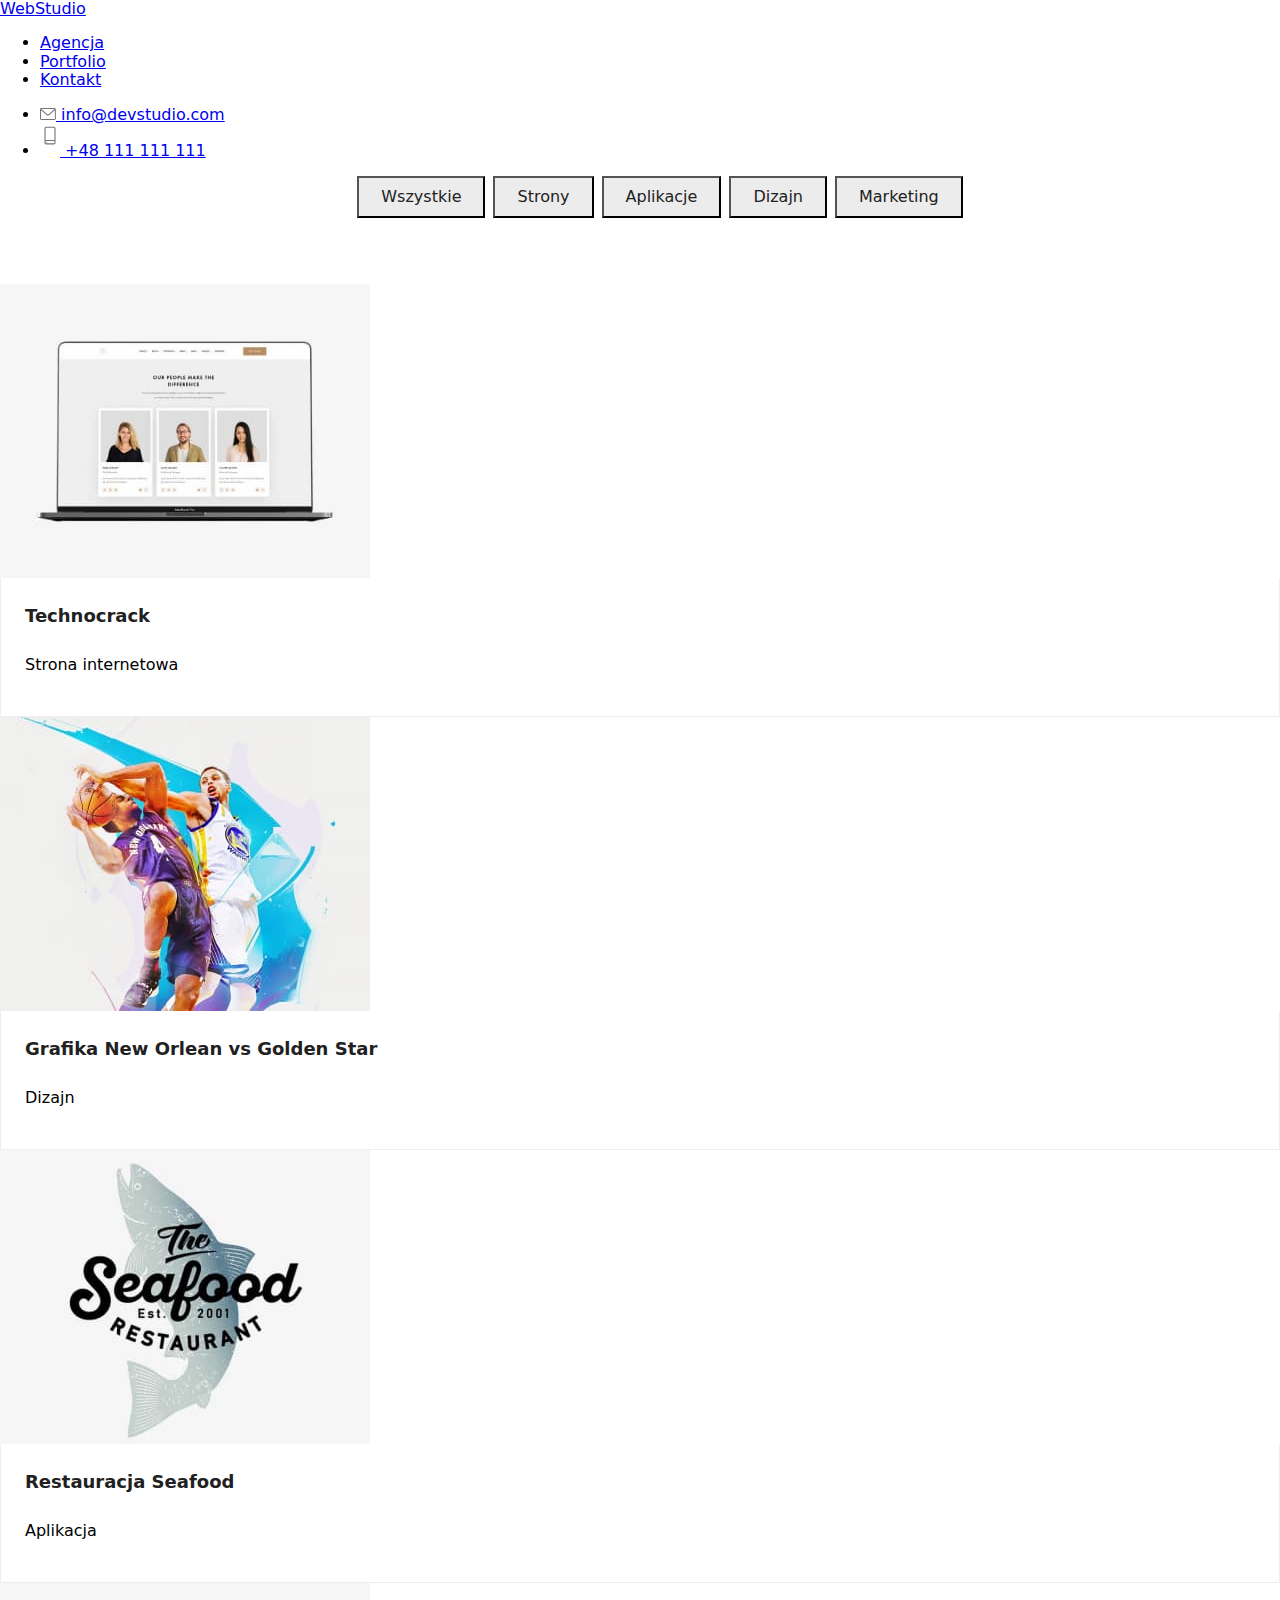
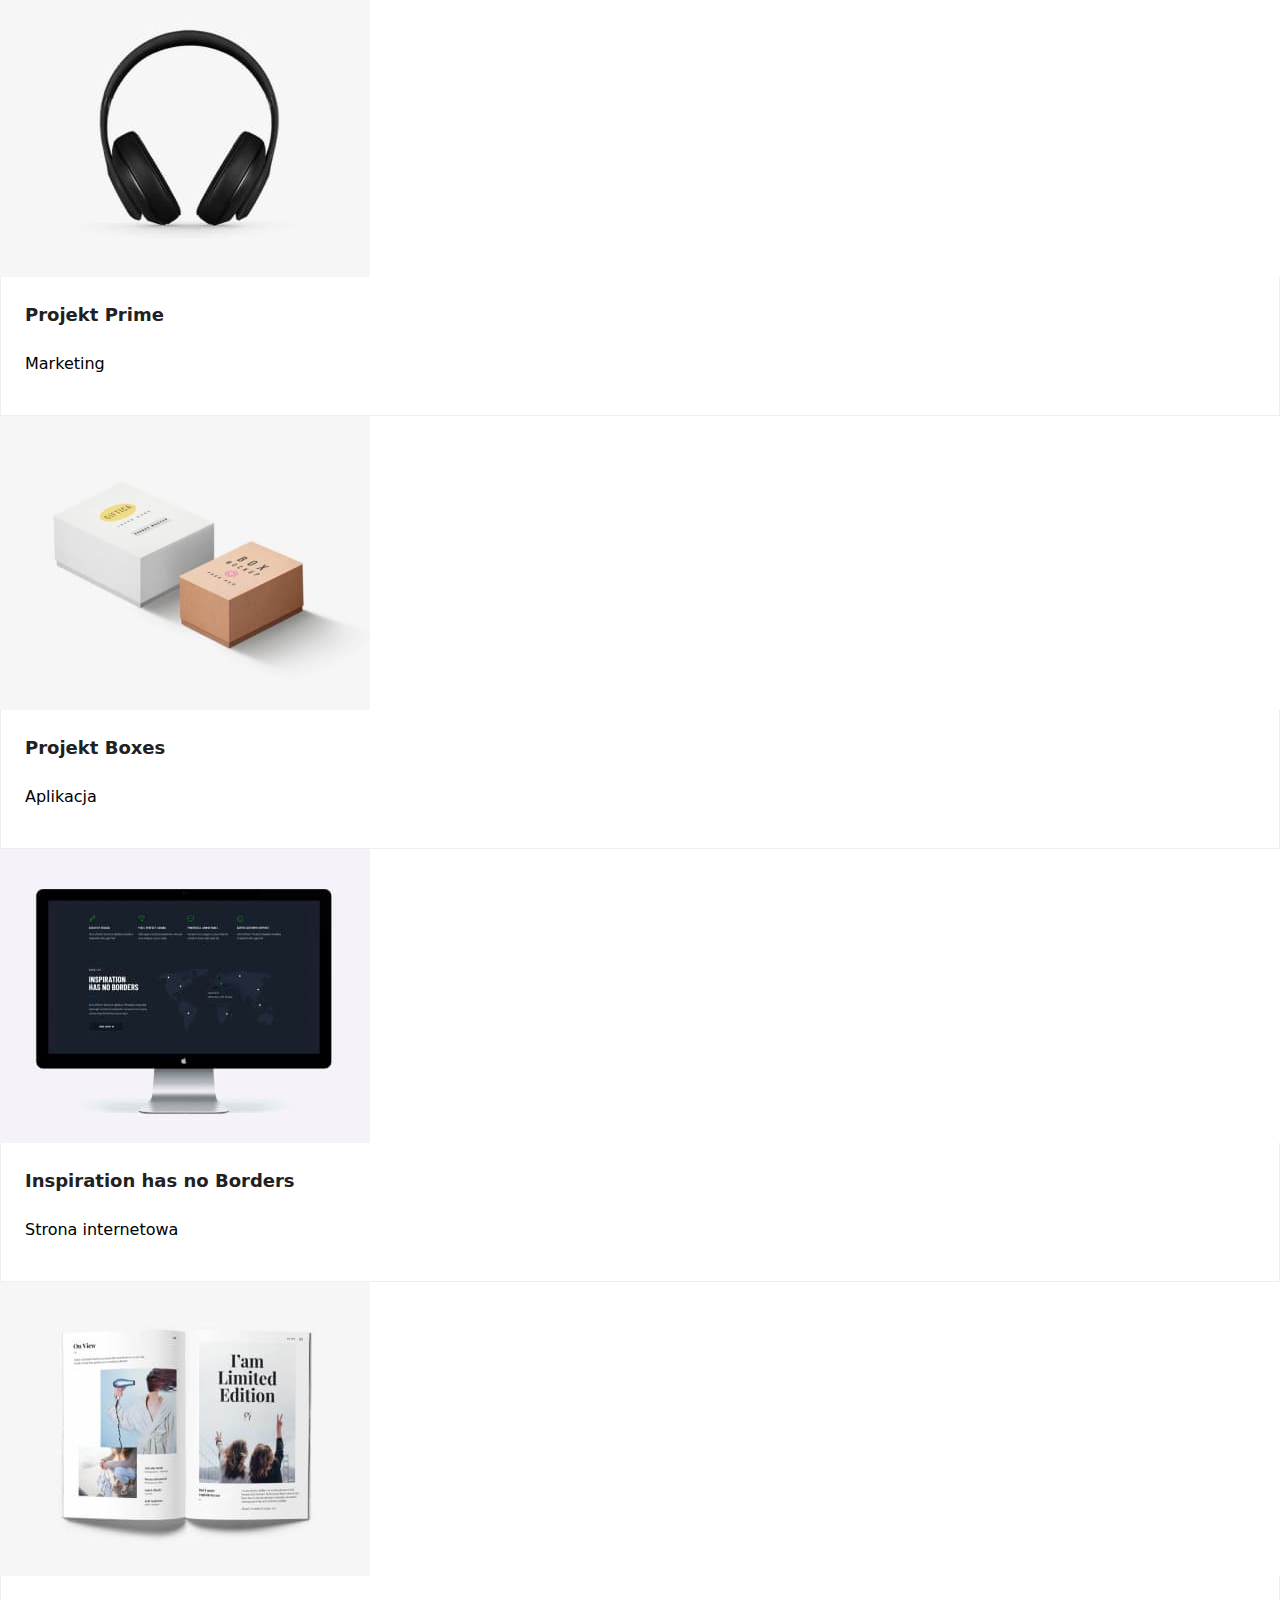
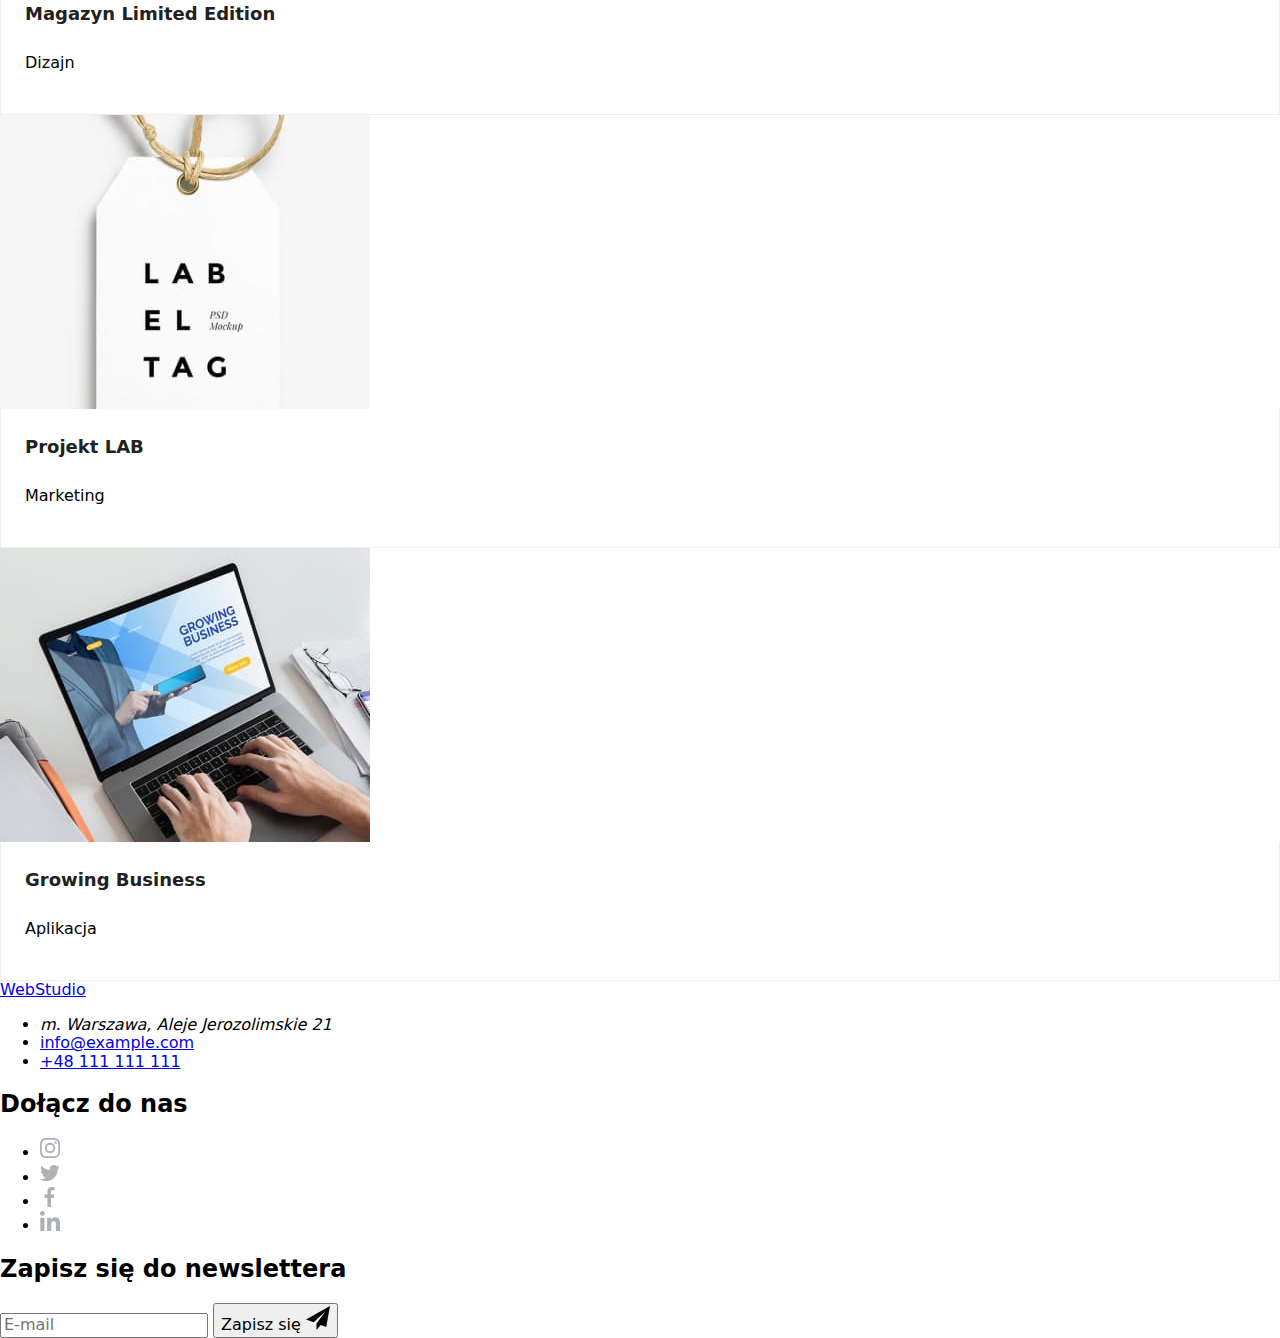
==== commit ebede729: "Refakturyzacja do scss" ====
--- a/portfolio.html
+++ b/portfolio.html
@@ -361,8 +361,8 @@
           </ul>
         </div>
         <div>
-          <h2 class="socialmedia__header">Dołącz do nas</h2>
-          <ul class="list socialmedia__icon-list">
+          <h2 class="footer__socialmedia-header">Dołącz do nas</h2>
+          <ul class="list footer__socialmedia">
             <li>
               <a class="socialmedia__link socialmedia__link--footer" href="#">
                 <svg class="socialmedia__icon" width="20" height="20">
--- a/css/styles.css
+++ b/css/styles.css
@@ -24,542 +24,23 @@
   padding: 0;
 } */
 
-body {
-  font-family: "Roboto", "Raleway", sans-serif;
-  color: #757575;
-  font-size: 16px;
-  letter-spacing: 3%;
-  margin: 0 auto;
-  max-width: 1600px;
-}
-
-.list {
-  padding: 0;
-  margin: 0;
-  list-style-type: none;
-  list-style-position: inside;
-}
-
-.container {
-  width: 1200px;
-  margin: 0 auto;
-  padding: 0 15px;
-}
-
-.section {
-  padding-top: 94px;
-  padding-bottom: 94px;
-}
-
-.list {
-  text-decoration: none;
-  list-style-type: none;
-  list-style-position: inside;
-  display: flex;
-  justify-content: left;
-}
-
-.logo {
-  font-family: "Raleway", sans-serif;
-  font-weight: 700;
-  font-size: 26px;
-  color: var(--dark-color);
-  text-decoration: none;
-}
-
-.logo--blue {
-  color: var(--highlight-color);
-}
-
-.logo--footer {
-  display: inline-flex;
-  color: var(--bright-color);
-  padding-bottom: 20px;
-}
-
-.button {
-  background-color: var(--highlight-color);
-  border: 0;
-  border-radius: var(--border-radius);
-  color: var(--bright-color);
-  cursor: pointer;
-  font-weight: 700;
-  letter-spacing: 6%;
-  width: 200px;
-  height: 50px;
-  transition-property: background-color, color, box-shadow;
-  transition-duration: var(--animation-duration);
-  transition-timing-function: var(--animation-duration);
-}
-
-.button:hover,
-.button:focus {
-  box-shadow: 0px 4px 4px rgba(0, 0, 0, 0.15);
-}
-
-.socialmedia__link {
-  display: inline-flex;
-  background-color: var(--bright-color);
-  color: var(--color4);
-  border-radius: 50%;
-  width: 44px;
-  height: 44px;
-  align-items: center;
-  justify-content: center;
-  will-change: background-color, color;
-  transition-property: background-color, color;
-  transition-duration: var(--animation-duration);
-  transition-timing-function: var(--animation-duration);
-}
-
-.socialmedia__icon {
-  display: block;
-}
-
-.socialmedia__link:hover,
-.socialmedia__link:focus {
-  background-color: var(--color1);
-  color: var(--bright-color);
-  --color4: currentColor;
-}
-
-.socialmedia__link--footer {
-  background-color: rgba(255, 255, 255, 0.1);
-  --color4: var(--bright-color);
-  transition-property: background-color;
-  transition-duration: var(--animation-duration);
-  transition-timing-function: var(--animation-duration);
-}
-
-.socialmedia__link--footer:hover,
-.socialmedia__link--footer:focus {
-  background-color: var(--color1);
-}
-
 /* == ==== End of global styling ==== == */
 /* == ==== Header ==== == */
 
-.header {
-  background-color: var(--bckgr-bright-color);
-  display: flex;
-  align-items: center;
-  border-bottom: 1px solid var(--bckgr-bright-color);
-  padding: 24.5px 0;
-}
-
-.header__items {
-  display: flex;
-  align-items: center;
-  justify-content: space-between;
-}
-
-.navigation {
-  flex-grow: 1;
-}
-
-.navigation__list {
-  color: var(--bold-color);
-}
-
-.navigation__list:first-child {
-  padding-left: 95px;
-}
-
-.navigation__link {
-  text-decoration: none;
-  font-weight: 500;
-  font-size: 14px;
-  color: var(--bold-color);
-  margin-right: 45px;
-  transition-property: color;
-  transition-duration: var(--animation-duration);
-  transition-timing-function: var(--animation-duration);
-}
-
-.navigation__link:hover,
-.navigation__link:focus {
-  color: var(--highlight-color);
-}
-
-.navigation__link--active {
-  color: var(--highlight-color);
-  position: relative;
-}
-
-.navigation__link--active::after {
-  content: " ";
-  width: 100%;
-  height: 4px;
-  background-color: var(--highlight-color);
-  border-radius: 2px;
-  position: absolute;
-  left: 0;
-  top: 46px;
-}
-
-.contact-list {
-  flex-direction: row;
-  justify-self: right;
-  align-items: center;
-}
-
-.contact-list__icon {
-  margin-right: 10px;
-}
-
-.contact-list:last-child {
-  padding-right: 27px;
-}
-
-.contact-list__link {
-  text-decoration: none;
-  font-weight: 500;
-  font-size: 14px;
-  color: inherit;
-  padding-left: 50px;
-  display: flex;
-  justify-content: right;
-  align-items: center;
-  transition-property: color;
-  transition-duration: var(--animation-duration);
-  transition-timing-function: var(--animation-duration);
-}
-
-.contact-list__link:hover,
-.contact-list__link:focus {
-  color: var(--highlight-color);
-  --color2: currentColor;
-}
-
 /* == ==== End of Header ==== == */
 
 /* == ==== Footer ==== == */
 
-.footer {
-  background-color: var(--bckgr-dark-color);
-}
-
-.footer__items:first-child {
-  padding-top: 50px;
-}
-
-.footer__items:last-child {
-  padding-bottom: 60px;
-}
-
-.footer__items {
-  display: flex;
-  flex-direction: flex;
-  align-items: baseline;
-  gap: 70px;
-}
-
-.contact-list--footer {
-  flex-direction: column;
-  line-height: 1.875;
-  padding: 0;
-}
-
-.contact-list__link--footer:hover,
-.contact-list__link--footer:focus,
-.contact-list__address:hover,
-.contact-list__address:focus {
-  color: var(--highlight-color);
-}
-
-.contact-list__address {
-  text-decoration: none;
-  font-weight: 400;
-  font-size: 14px;
-  font-style: normal;
-  color: #ffffff;
-  transition-property: color;
-  transition-duration: var(--animation-duration);
-  transition-timing-function: var(--animation-duration);
-}
-
-.contact-list__link--footer {
-  text-decoration: none;
-  font-weight: 400;
-  font-size: 14px;
-  color: #ffffff;
-  opacity: 60%;
-  transition-property: color;
-  transition-duration: var(--animation-duration);
-  transition-timing-function: var(--animation-duration);
-}
-
-.socialmedia__header {
-  margin-bottom: 20px;
-  font-family: "Roboto";
-  color: var(--bright-color);
-  font-style: normal;
-  font-weight: 700;
-  font-size: 14px;
-  line-height: 16px;
-  text-transform: uppercase;
-}
-
-.socialmedia__icon-list {
-  gap: 10px;
-}
-
-.newsletter__label {
-  margin-bottom: 20px;
-  font-family: "Roboto";
-  color: var(--bright-color);
-  font-style: normal;
-  font-weight: 700;
-  font-size: 14px;
-  line-height: 16px;
-  letter-spacing: 03%;
-  text-transform: uppercase;
-}
-
-.newsletter {
-  display: flex;
-  align-items: flex-end;
-}
-
-.newsletter__input {
-  background-color: inherit;
-  border: 1px solid rgba(255, 255, 255, 0.3);
-  border-radius: var(--border-radius);
-  padding: 15px 16px;
-  width: 358px;
-  color: var(--bright-color);
-}
-
-.newsletter__input::placeholder {
-  color: var(--bright-color);
-  opacity: 0.6;
-  font-family: Roboto;
-}
-
-.newsletter__button {
-  color: var(--bright-color);
-  fill: var(--bright-color);
-  background-color: var(--highlight-color);
-  padding: 10px 42px 10px 28px;
-  height: 50px;
-  border: 0;
-  border-radius: var(--border-radius);
-  font-size: 16px;
-  line-height: 30px;
-  font-weight: 700;
-  letter-spacing: 6%;
-  display: flex;
-  align-items: center;
-  justify-content: center;
-  margin-left: 12px;
-  cursor: pointer;
-}
-
-.newsletter__send-icon {
-  display: block;
-  fill: var(--bright-color);
-  margin-left: 24px;
-}
+
 
 /* == ==== End of Footer ==== == */
 
 /* == ==== Main ==== == */
 /* == ==== Intro ==== == */
 
-.intro {
-  max-width: 1600px;
-  margin: 0 auto;
-  padding-top: 200px;
-  padding-bottom: 200px;
-  background-color: var(--bckgr-dark-color);
-  background-image: linear-gradient(to top, var(--color5), rgba(0, 0, 0, 0.1)),
-    url("../images/intro-bckgr.jpg");
-  background-size: cover;
-}
-
-.intro__items {
-  display: flex;
-  flex-direction: column;
-  align-items: center;
-}
-
-.intro__header {
-  text-transform: uppercase;
-  font-weight: 900;
-  font-size: 44px;
-  line-height: 1.36;
-  text-align: center;
-  letter-spacing: 6%;
-  color: var(--bright-color);
-  padding-bottom: 30px;
-}
-
-.backdrop {
-  position: fixed;
-  display: flex;
-  left: 0;
-  top: 0;
-  width: 100%;
-  height: 100%;
-  background-color: rgba(0, 0, 0, 0.4);
-  z-index: 2;
-  transition-property: transform;
-  transition-duration: var(--animation-duration);
-  transition-timing-function: var(--animation-duration);
-}
-
-.is-hidden {
-  transform: scale(0);
-  visibility: 0;
-  opacity: 0;
-}
-
-.modal-content {
-  position: relative;
-  width: 520px;
-  margin: auto;
-  padding: 40px;
-  background-color: var(--bright-color);
-}
-
-.modal__header {
-  margin: 0 auto;
-  text-align: center;
-  font-family: Roboto;
-  font-size: 20px;
-  line-height: 1.2;
-  color: var(--bold-color);
-  margin-bottom: 12px;
-}
-
-.modal__form {
-  display: flex;
-  flex-direction: column;
-  justify-content: center;
-  align-items: center;
-}
-
-.modal__x-button {
-  position: absolute;
-  width: 30px;
-  height: 30px;
-  top: 3%;
-  right: 3%;
-  border: 1px solid rgba(0, 0, 0, 0.1);
-  border-radius: 50%;
-  cursor: pointer;
-}
-
-.modal_label {
-  font-family: Roboto;
-  font-size: 12px;
-  line-height: 1.17;
-  letter-spacing: 0.01em;
-  color: var(--color2);
-}
-
-.modal__fieldset {
-  width: 448px;
-  margin: 4px 0 10px;
-  padding: 12px;
-  border: 1px solid rgba(33, 33, 33, 0.2);
-  border-radius: var(--border-radius);
-  transition: border var(--animation-duration) var(--animation-duration);
-  display: flex;
-  align-items: center;
-}
-
-.modal__icon {
-  fill: var(--bold-color);
-}
-
-.modal__input {
-  border: 0;
-  font-size: 16px;
-  display: inline-block;
-  margin: 0;
-  padding: 0;
-  padding-left: 12px;
-}
-
-.modal__fieldset:has(.modal__input:focus) {
-  border: 1px solid var(--highlight-color);
-}
-
-.modal__fieldset:has(.modal__input:focus) .modal__icon {
-  fill: var(--highlight-color);
-}
-
-.modal__input:focus {
-  border: 0;
-  outline: 0;
-}
-
-.modal__comment-field {
-  display: flex;
-  flex-direction: column;
-  width: 448px;
-}
-
-.modal__textarea {
-  margin: 4px 0 20px;
-  border: 1px solid rgba(33, 33, 33, 0.2);
-  border-radius: var(--border-radius);
-  padding: 12px 16px;
-  transition: border var(--animation-duration) var(--animation-duration);
-}
-
-.modal__textarea::placeholder {
-  color: rgba(117, 117, 117, 0.5);
-}
-
-.modal__textarea:focus {
-  border: 1px solid var(--highlight-color);
-  outline: 0;
-}
-
-.modal__checkbox-fieldset {
-  margin-bottom: 30px;
-  border: 0;
-  padding: 0;
-  font-family: Roboto;
-  font-size: 14px;
-  line-height: 1.71;
-  margin: 0 auto 30px;
-  position: relative;
-  display: flex;
-}
-
-.modal__checkbox-icon {
-  position: absolute;
-  visibility: hidden;
-  --color2: var(--bright-color);
-  transition-property: visibility;
-  transition-duration: 240ms;
-  transition-timing-function: var(--animation-duration);
-}
-
-.modal__checkbox {
-  display: inline-block;
-  width: 16px;
-  height: 15px;
-  margin: 0;
-  cursor: pointer;
-  visibility: visible;
-  transition-property: visibility;
-}
-
-.modal__checkbox:checked {
-  visibility: hidden;
-}
-
-.modal__checkbox-fieldset:has(.modal__checkbox:checked) .modal__checkbox-icon {
-  visibility: visible;
-}
-
-.modal__link {
-  color: var(--highlight-color);
-}
+
+
+
 
 /* == ==== End of Intro ==== == */
 /* == ==== Lorem ==== == */
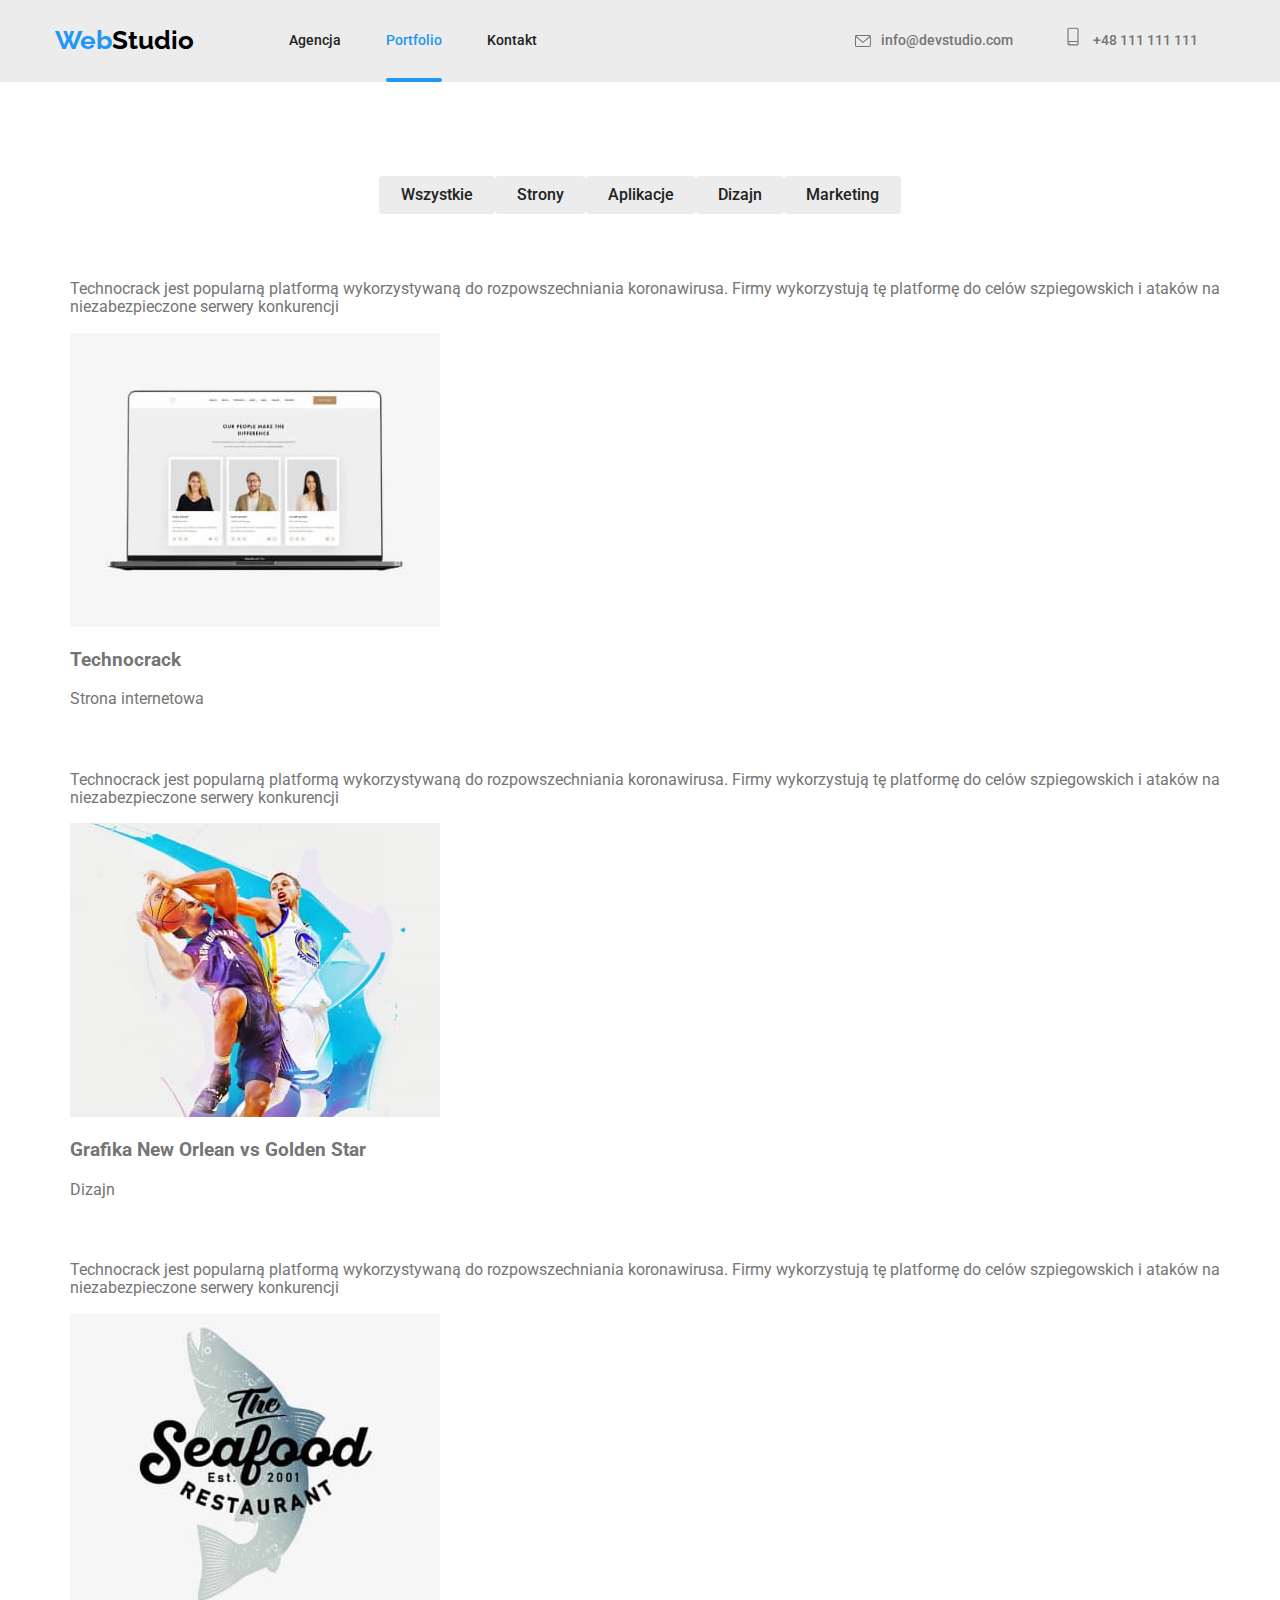
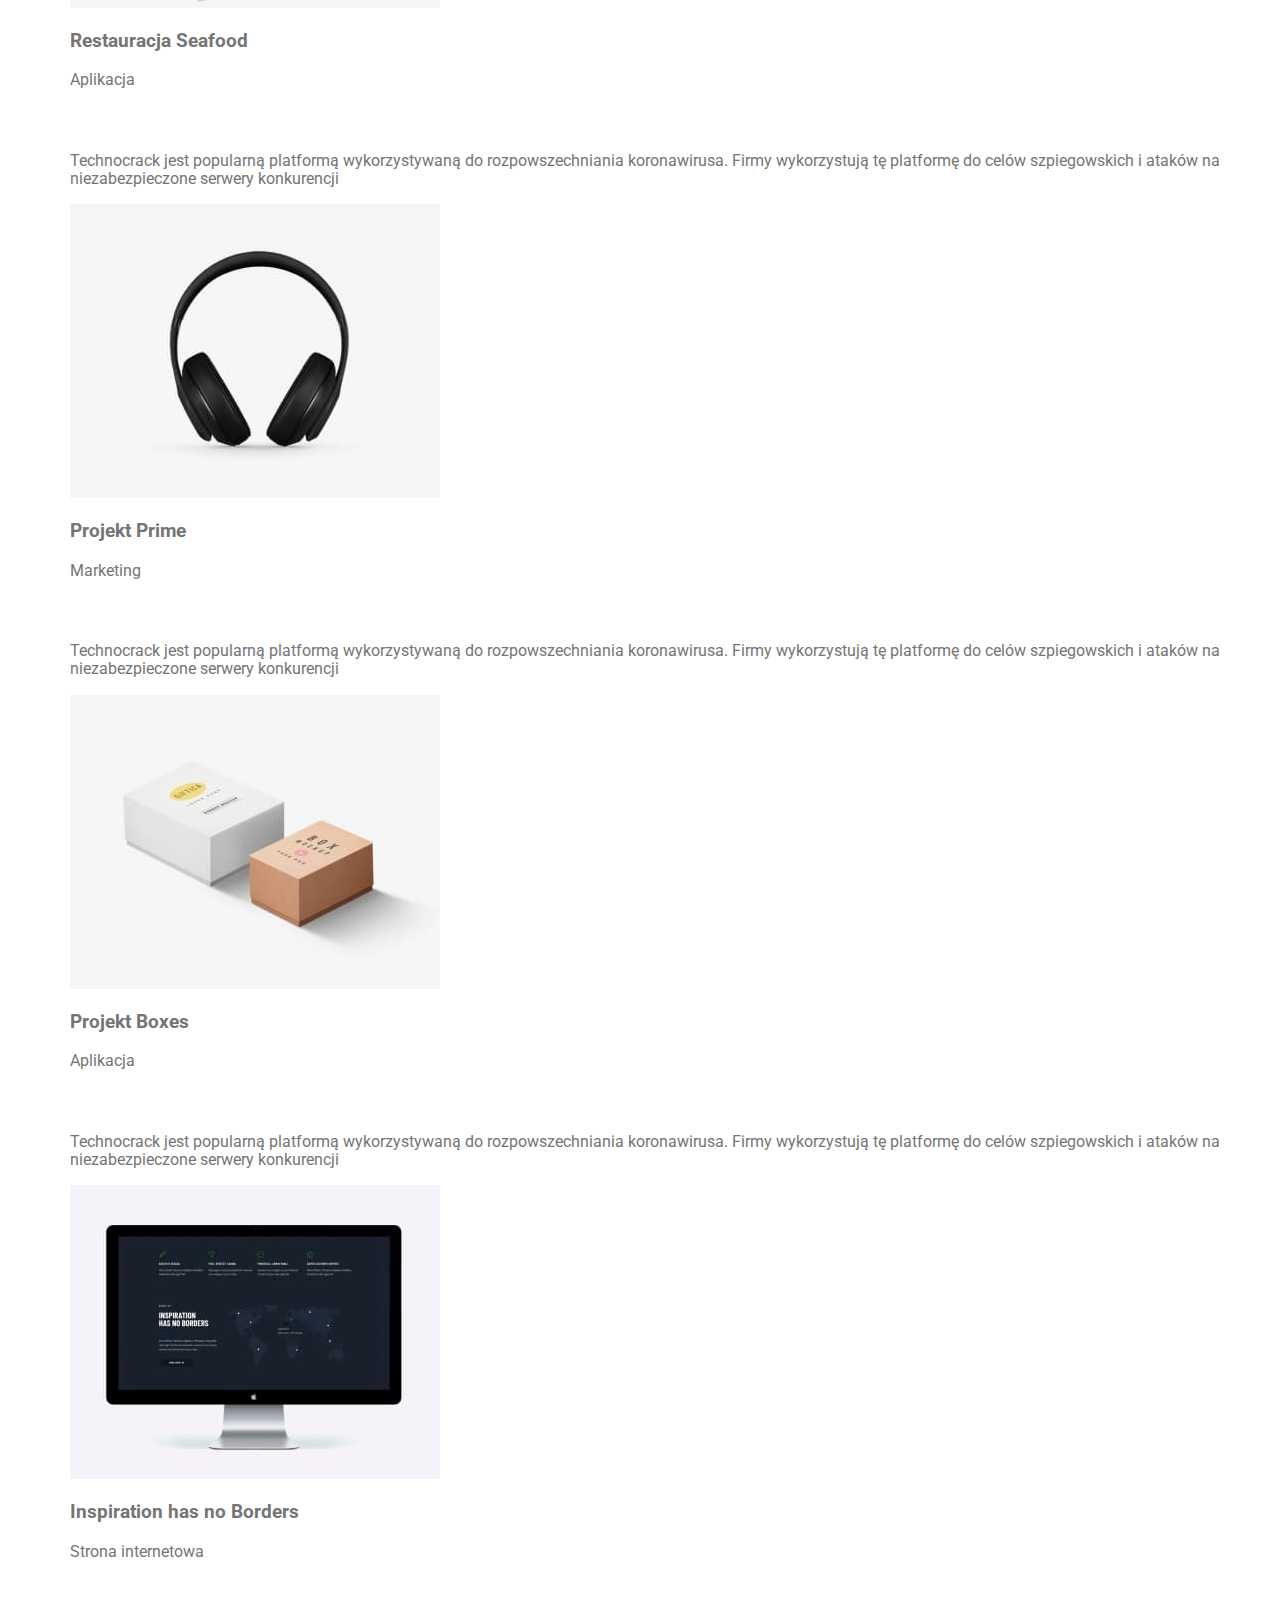
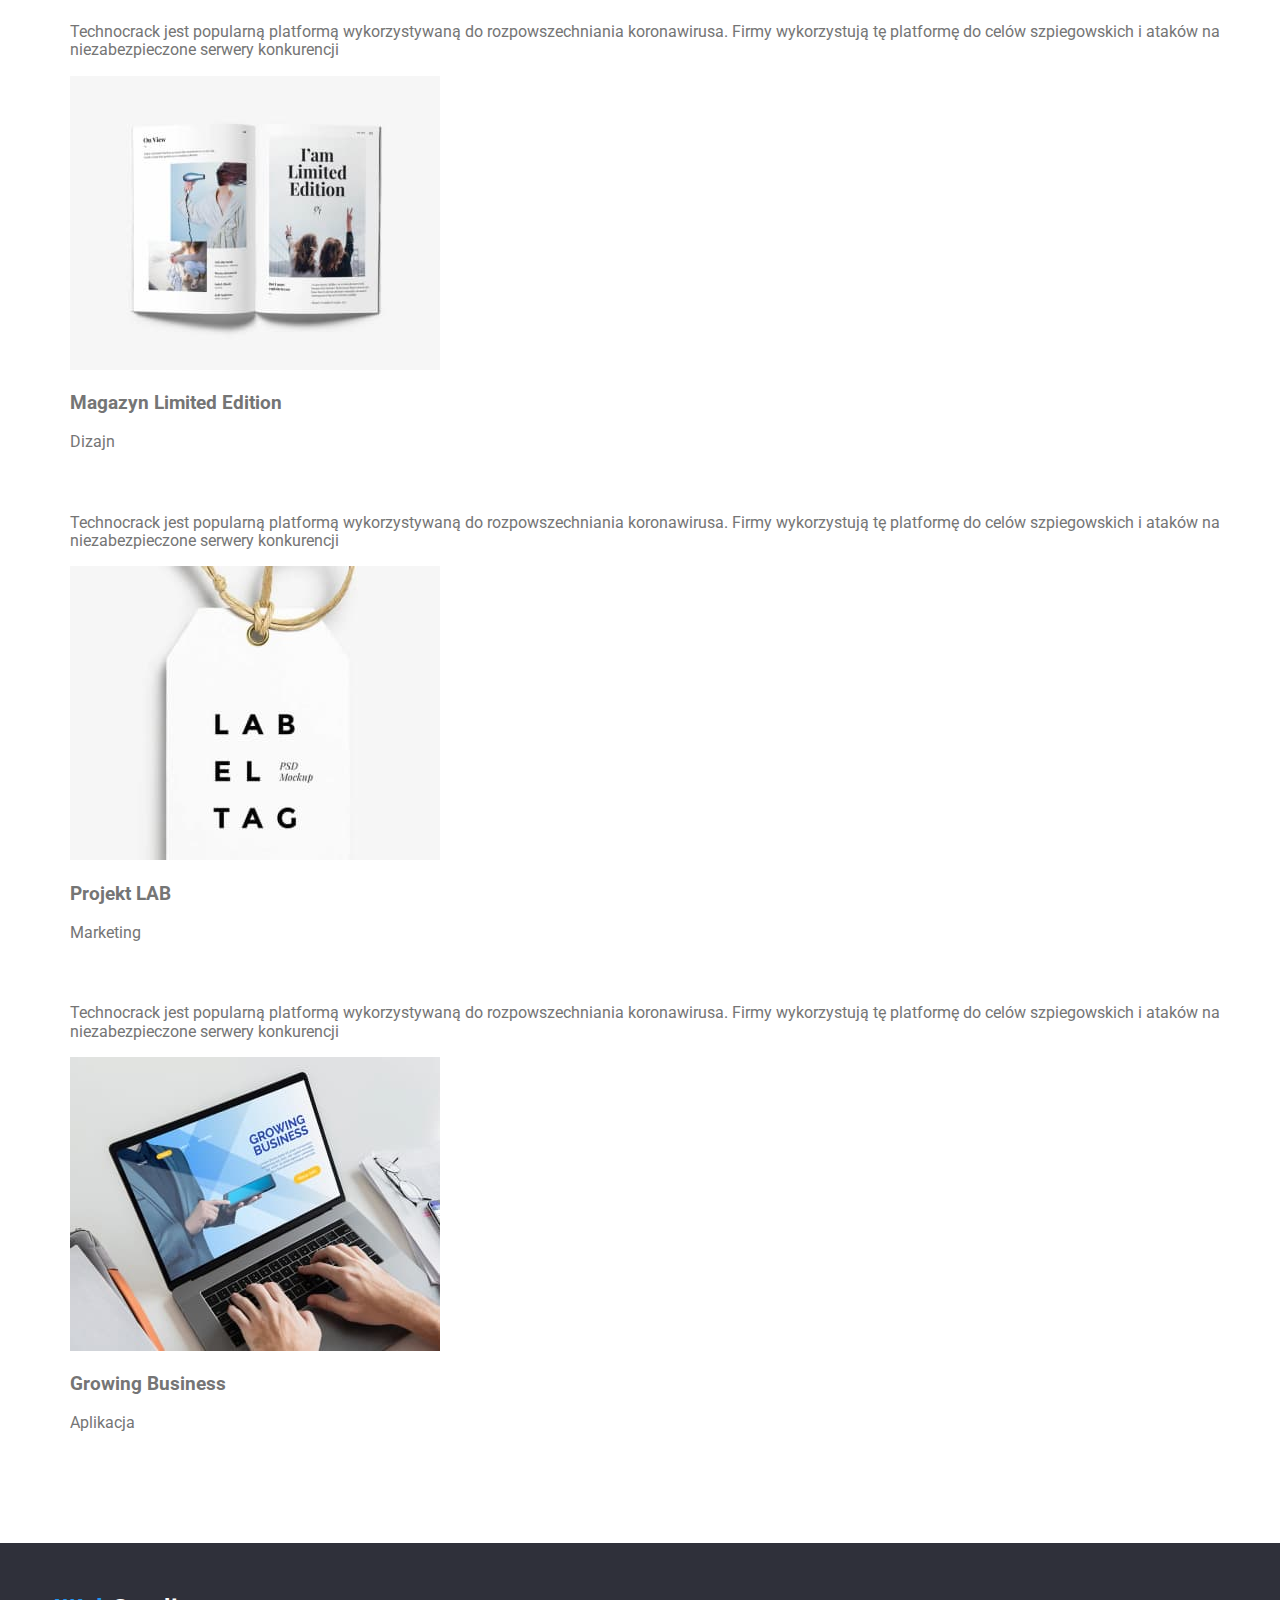
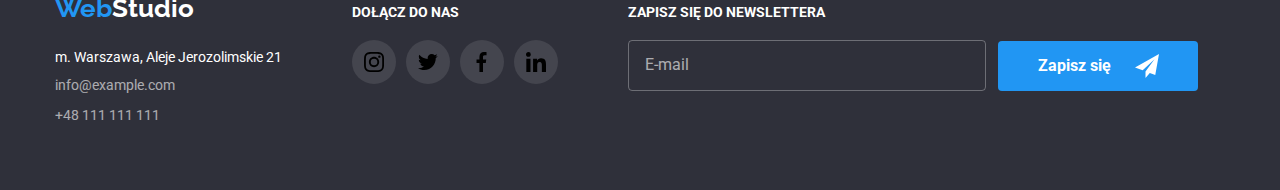
==== commit d6d83178: "dalsza praca nad refaktoringiem" ====
--- a/portfolio.html
+++ b/portfolio.html
@@ -8,7 +8,7 @@
       rel="stylesheet"
       href="https://cdnjs.cloudflare.com/ajax/libs/modern-normalize/1.0.0/modern-normalize.min.css"
     />
-    <link rel="stylesheet" href="./css/styles.css" />
+    <link rel="stylesheet" href="./css/main.min.css" />
     <link rel="preconnect" href="https://fonts.googleapis.com" />
     <link rel="preconnect" href="https://fonts.gstatic.com" crossorigin />
     <link
@@ -66,7 +66,7 @@
       <section class="section">
         <div class="container">
           <div class="filter">
-            <ul class="filter__button-list">
+            <ul class="list filter__list">
               <li>
                 <button type="button" class="button filter__button">
                   Wszystkie
@@ -405,7 +405,7 @@
                 required
               />
             </label>
-            <button class="newsletter__button" type="submit">
+            <button class="button newsletter__button" type="submit">
               Zapisz się
               <svg class="newsletter__send-icon" width="24" height="24">
                 <use
--- a/css/main.min.css
+++ b/css/main.min.css
@@ -0,0 +1 @@
+body{font-family:"Roboto","Raleway",sans-serif;color:#757575;font-size:16px;letter-spacing:3%;margin:0 auto;max-width:1600px}.container{width:1200px;margin:0 auto;padding:0 15px}.section{padding-top:94px;padding-bottom:94px}.list{display:-webkit-box;display:-ms-flexbox;display:flex;-webkit-box-pack:left;-ms-flex-pack:left;justify-content:left;text-decoration:none;list-style-type:none;list-style-position:inside;padding:0;margin:0}.backdrop{position:fixed;display:-webkit-box;display:-ms-flexbox;display:flex;left:0;top:0;width:100%;height:100%;z-index:2;background-color:rgba(0,0,0,.4);-webkit-transition-property:-webkit-transform;transition-property:-webkit-transform;transition-property:transform;transition-property:transform, -webkit-transform;-webkit-transition-duration:var(250ms);transition-duration:var(250ms);-webkit-transition-timing-function:var(cubic-bezier(0.4, 0, 0.2, 1));transition-timing-function:var(cubic-bezier(0.4, 0, 0.2, 1))}.is-hidden{-webkit-transform:scale(0);transform:scale(0);visibility:0;opacity:0}.logo{font-family:"Raleway",sans-serif;color:#000;font-weight:700;font-size:26px;text-decoration:none}.logo--blue{color:#2196f3}.logo--footer{display:-webkit-inline-box;display:-ms-inline-flexbox;display:inline-flex;color:#fff;padding-bottom:20px}.button{width:200px;height:50px;background-color:#2196f3;border:0;border-radius:4px;color:#fff;font-weight:700;letter-spacing:6%;cursor:pointer;-webkit-transition-property:background-color,color,-webkit-box-shadow;transition-property:background-color,color,-webkit-box-shadow;transition-property:background-color,color,box-shadow;transition-property:background-color,color,box-shadow,-webkit-box-shadow;-webkit-transition-duration:var(250ms);transition-duration:var(250ms);-webkit-transition-timing-function:var(cubic-bezier(0.4, 0, 0.2, 1));transition-timing-function:var(cubic-bezier(0.4, 0, 0.2, 1))}.button:hover,.button:focus{-webkit-box-shadow:0px 4px 4px rgba(0,0,0,.15);box-shadow:0px 4px 4px rgba(0,0,0,.15)}.socialmedia__link{display:-webkit-inline-box;display:-ms-inline-flexbox;display:inline-flex;-webkit-box-align:center;-ms-flex-align:center;align-items:center;-webkit-box-pack:center;-ms-flex-pack:center;justify-content:center;width:44px;height:44px;background-color:#fff;color:var(--color4);border-radius:50%;will-change:background-color,color;-webkit-transition-property:background-color,color;transition-property:background-color,color;-webkit-transition-duration:var(250ms);transition-duration:var(250ms);-webkit-transition-timing-function:var(cubic-bezier(0.4, 0, 0.2, 1));transition-timing-function:var(cubic-bezier(0.4, 0, 0.2, 1))}.socialmedia__link:hover,.socialmedia__link:focus{background-color:#2196f3;color:#fff;--color4: currentColor}.socialmedia__icon{display:block}.socialmedia__link--footer{background-color:rgba(255,255,255,.1);--color4: $bright-color;-webkit-transition-property:background-color;transition-property:background-color;-webkit-transition-duration:var(250ms);transition-duration:var(250ms);-webkit-transition-timing-function:var(cubic-bezier(0.4, 0, 0.2, 1));transition-timing-function:var(cubic-bezier(0.4, 0, 0.2, 1))}.socialmedia__link--footer:hover,.socialmedia__link--footer:focus{background-color:#2196f3}.header{display:-webkit-box;display:-ms-flexbox;display:flex;-webkit-box-align:center;-ms-flex-align:center;align-items:center;background-color:#ececec;border-bottom:1px solid #ececec;padding:24.5px 0}.header__items{display:-webkit-box;display:-ms-flexbox;display:flex;-webkit-box-align:center;-ms-flex-align:center;align-items:center;-webkit-box-pack:justify;-ms-flex-pack:justify;justify-content:space-between}.navigation{-webkit-box-flex:1;-ms-flex-positive:1;flex-grow:1}.navigation__list{color:#212121}.navigation__list:first-child{padding-left:95px}.navigation__link{font-weight:500;font-size:14px;color:#212121;text-decoration:none;margin-right:45px;-webkit-transition-property:color;transition-property:color;-webkit-transition-duration:var(250ms);transition-duration:var(250ms);-webkit-transition-timing-function:var(cubic-bezier(0.4, 0, 0.2, 1));transition-timing-function:var(cubic-bezier(0.4, 0, 0.2, 1))}.navigation__link:hover,.navigation__link:focus{color:#2196f3}.navigation__link--active{position:relative;color:#2196f3}.navigation__link--active::after{content:" ";width:100%;height:4px;position:absolute;left:0;top:46px;background-color:#2196f3;border-radius:2px}.contact-list{-webkit-box-orient:horizontal;-webkit-box-direction:normal;-ms-flex-direction:row;flex-direction:row;justify-self:right;-webkit-box-align:center;-ms-flex-align:center;align-items:center}.contact-list:last-child{padding-right:27px}.contact-list__icon{margin-right:10px}.contact-list__link{display:-webkit-box;display:-ms-flexbox;display:flex;-webkit-box-pack:right;-ms-flex-pack:right;justify-content:right;-webkit-box-align:center;-ms-flex-align:center;align-items:center;font-weight:500;font-size:14px;color:inherit;text-decoration:none;padding-left:50px;-webkit-transition-property:color;transition-property:color;-webkit-transition-duration:var(250ms);transition-duration:var(250ms);-webkit-transition-timing-function:var(cubic-bezier(0.4, 0, 0.2, 1));transition-timing-function:var(cubic-bezier(0.4, 0, 0.2, 1))}.contact-list__link:hover,.contact-list__link:focus{color:#2196f3;--color2: currentColor}.contact-list--footer{-webkit-box-orient:vertical;-webkit-box-direction:normal;-ms-flex-direction:column;flex-direction:column;line-height:1.875;padding:0}.contact-list__address{font-style:normal;font-weight:400;font-size:14px;color:#fff;text-decoration:none;-webkit-transition-property:color;transition-property:color;-webkit-transition-duration:var(250ms);transition-duration:var(250ms);-webkit-transition-timing-function:var(cubic-bezier(0.4, 0, 0.2, 1));transition-timing-function:var(cubic-bezier(0.4, 0, 0.2, 1))}.contact-list__address:hover,.contact-list__address:focus{color:#2196f3}.contact-list__link--footer{font-weight:400;font-size:14px;color:#fff;text-decoration:none;opacity:60%;-webkit-transition-property:color;transition-property:color;-webkit-transition-duration:var(250ms);transition-duration:var(250ms);-webkit-transition-timing-function:var(cubic-bezier(0.4, 0, 0.2, 1));transition-timing-function:var(cubic-bezier(0.4, 0, 0.2, 1))}.contact-list__link--footer:hover,.contact-list__link--footer:focus{color:#2196f3}.footer{background-color:#2f303a}.footer__items{display:-webkit-box;display:-ms-flexbox;display:flex;-webkit-box-orient:vertical;-webkit-box-direction:normal;-ms-flex-direction:flex;flex-direction:flex;-webkit-box-align:baseline;-ms-flex-align:baseline;align-items:baseline;gap:70px}.footer__items:first-child{padding-top:50px}.footer__items:last-child{padding-bottom:60px}.footer__socialmedia{gap:10px}.footer__socialmedia-header{font-family:"Roboto";font-style:normal;font-weight:700;font-size:14px;line-height:16px;color:#fff;text-transform:uppercase;margin-bottom:20px}.newsletter{display:-webkit-box;display:-ms-flexbox;display:flex;-webkit-box-align:end;-ms-flex-align:end;align-items:flex-end}.newsletter__label{margin-bottom:20px;font-family:"Roboto";color:#fff;font-style:normal;font-weight:700;font-size:14px;line-height:16px;letter-spacing:3%;text-transform:uppercase}.newsletter__input{color:#fff;background-color:inherit;border:1px solid rgba(255,255,255,.3);border-radius:4px;width:358px;padding:15px 16px}.newsletter__input::-webkit-input-placeholder{font-family:Roboto;color:#fff;opacity:.6}.newsletter__input::-moz-placeholder{font-family:Roboto;color:#fff;opacity:.6}.newsletter__input:-ms-input-placeholder{font-family:Roboto;color:#fff;opacity:.6}.newsletter__input::-ms-input-placeholder{font-family:Roboto;color:#fff;opacity:.6}.newsletter__input::placeholder{font-family:Roboto;color:#fff;opacity:.6}.newsletter__button{display:-webkit-box;display:-ms-flexbox;display:flex;-webkit-box-align:center;-ms-flex-align:center;align-items:center;-webkit-box-pack:center;-ms-flex-pack:center;justify-content:center;fill:#fff;font-size:16px;line-height:30px;margin-left:12px}.newsletter__send-icon{display:block;fill:#fff;margin-left:24px}.intro{max-width:1600px;margin:0 auto;padding-top:200px;padding-bottom:200px;background-color:#2f303a;background-image:-webkit-gradient(linear, left bottom, left top, from(var(--color5)), to(rgba(0, 0, 0, 0.1))),url("../images/intro-bckgr.jpg");background-image:linear-gradient(to top, var(--color5), rgba(0, 0, 0, 0.1)),url("../images/intro-bckgr.jpg");background-size:cover}.intro__items{display:-webkit-box;display:-ms-flexbox;display:flex;-webkit-box-orient:vertical;-webkit-box-direction:normal;-ms-flex-direction:column;flex-direction:column;-webkit-box-align:center;-ms-flex-align:center;align-items:center}.intro__header{text-align:center;color:#fff;font-weight:900;font-size:44px;line-height:1.36;text-transform:uppercase;letter-spacing:6%;padding-bottom:30px}.modal__content{position:relative;width:520px;margin:auto;padding:40px;background-color:#fff}.modal__header{text-align:center;font-family:Roboto;font-size:20px;line-height:1.2;color:#212121;margin:0 auto;margin-bottom:12px}.modal__form{display:-webkit-box;display:-ms-flexbox;display:flex;-webkit-box-orient:vertical;-webkit-box-direction:normal;-ms-flex-direction:column;flex-direction:column;-webkit-box-pack:center;-ms-flex-pack:center;justify-content:center;-webkit-box-align:center;-ms-flex-align:center;align-items:center}.modal__x-button{position:absolute;top:3%;right:3%;width:30px;height:30px;border:1px solid rgba(0,0,0,.1);border-radius:50%;cursor:pointer}.form__label{font-family:Roboto;font-size:12px;line-height:1.17;letter-spacing:.01em;color:var(--color2)}.form__fieldset{display:-webkit-box;display:-ms-flexbox;display:flex;-webkit-box-align:center;-ms-flex-align:center;align-items:center;width:448px;margin:4px 0 10px;padding:12px;border:1px solid rgba(33,33,33,.2);border-radius:4px;-webkit-transition:border var(250ms) var(250ms);transition:border var(250ms) var(250ms)}.form__fieldset:has(.form__input:focus){border:1px solid #2196f3}.form__fieldset:has(.form__input:focus) .form__icon{fill:#2196f3}.form__icon{fill:#212121}.form__input{display:inline-block;font-size:16px;margin:0;padding:0;padding-left:12px;border:0}.form__input:focus{border:0;outline:0}.form__comment-field{display:-webkit-box;display:-ms-flexbox;display:flex;-webkit-box-orient:vertical;-webkit-box-direction:normal;-ms-flex-direction:column;flex-direction:column;width:448px}.form__textarea{margin:4px 0 20px;padding:12px 16px;border:1px solid rgba(33,33,33,.2);border-radius:4px;-webkit-transition:border var(250ms) var(250ms);transition:border var(250ms) var(250ms)}.form__textarea:focus{border:1px solid #2196f3;outline:0}.form__textarea::-webkit-input-placeholder{color:rgba(117,117,117,.5)}.form__textarea::-moz-placeholder{color:rgba(117,117,117,.5)}.form__textarea:-ms-input-placeholder{color:rgba(117,117,117,.5)}.form__textarea::-ms-input-placeholder{color:rgba(117,117,117,.5)}.form__textarea::placeholder{color:rgba(117,117,117,.5)}.form__checkbox-fieldset{margin-bottom:30px;border:0;padding:0;font-family:Roboto;font-size:14px;line-height:1.71;margin:0 auto 30px;position:relative;display:-webkit-box;display:-ms-flexbox;display:flex}.form__checkbox-fieldset:has(.form__checkbox:checked) .form__checkbox-icon{visibility:visible}.form__checkbox-icon{position:absolute;visibility:hidden;--color2: $bright-color;-webkit-transition-property:visibility;transition-property:visibility;-webkit-transition-duration:240ms;transition-duration:240ms;-webkit-transition-timing-function:var(cubic-bezier(0.4, 0, 0.2, 1));transition-timing-function:var(cubic-bezier(0.4, 0, 0.2, 1))}.form__checkbox{display:inline-block;width:16px;height:15px;margin:0;cursor:pointer;visibility:visible;-webkit-transition-property:visibility;transition-property:visibility}.form__checkbox:checked{visibility:hidden}.form__link{color:#2196f3}.lorem-section{background-color:#fff}.lorem-section__list{gap:30px}.lorem-section__item{text-align:left;width:270px}.lorem-section__icon{display:-webkit-box;display:-ms-flexbox;display:flex;-webkit-box-pack:center;-ms-flex-pack:center;justify-content:center;background-color:var(--icon-bckgr-color);border-radius:4px;padding:25px 0;margin-bottom:30px}.lorem-section__title{font-size:14px;font-weight:700;line-height:1.14;color:#212121;text-transform:uppercase;margin-bottom:10px}.lorem-section__text{font-size:14px;line-height:1.71}.skills-section{background-color:#fff}.skills-section__header{font-weight:700;font-size:36px;line-height:1.17;color:#212121;padding-bottom:50px}.skills-section__list{-webkit-box-pack:justify;-ms-flex-pack:justify;justify-content:space-between}.skills-section__item{position:relative;width:370px}.skills-section__img{display:block}.skills-section__description{position:absolute;bottom:0;display:-webkit-box;display:-ms-flexbox;display:flex;-webkit-box-pack:center;-ms-flex-pack:center;justify-content:center;-webkit-box-align:center;-ms-flex-align:center;align-items:center;width:100%;height:70px;background-color:rgba(47,48,58,.8);font-family:Roboto;color:#fff;font-size:14px;font-weight:700;text-transform:uppercase}.team{background-color:#ececec}.team__header{font-weight:700;font-size:36px;line-height:1.17;color:#212121;margin-bottom:50px}.team__list{display:-webkit-box;display:-ms-flexbox;display:flex;-webkit-box-pack:justify;-ms-flex-pack:justify;justify-content:space-between}.team-card{width:270px;background-color:#fff;-webkit-box-shadow:0px 1px 3px rgba(0,0,0,.12),0px 1px 1px rgba(0,0,0,.14),0px 2px 1px rgba(0,0,0,.2);box-shadow:0px 1px 3px rgba(0,0,0,.12),0px 1px 1px rgba(0,0,0,.14),0px 2px 1px rgba(0,0,0,.2);border-radius:0px 0px 4px 4px}.team-card__picture{-webkit-box-align:center;-ms-flex-align:center;align-items:center;margin:0;padding:0}.team-card__description{text-align:center;padding:30px 0}.team-card__name{color:#212121;font-weight:500;line-height:1.17;padding:0;margin:0}.team-card__text{line-height:1.17}.team-card__socialmedia-list{-webkit-box-pack:center;-ms-flex-pack:center;justify-content:center;gap:10px}.ourclients__header{color:#000;font-size:36px;font-weight:700;margin-bottom:50px}.ourclients__list{-webkit-box-pack:justify;-ms-flex-pack:justify;justify-content:space-between;gap:30px}.ourclients__link{display:block;width:170px;color:var(--color4);border-radius:4px;border:1px solid var(--color4);padding:17.71px 32px 13.25px;will-change:border,color;-webkit-transition-property:border,color;transition-property:border,color;-webkit-transition-duration:var(250ms);transition-duration:var(250ms);-webkit-transition-timing-function:var(cubic-bezier(0.4, 0, 0.2, 1));transition-timing-function:var(cubic-bezier(0.4, 0, 0.2, 1))}.ourclients__link:hover,.ourclients__link:focus{border:1px solid #2196f3;color:#2196f3;--color4: currentColor}.ourclients__logo{display:-webkit-inline-box;display:-ms-inline-flexbox;display:inline-flex}.filter{background-color:#fff}.filter__list{-webkit-box-pack:center;-ms-flex-pack:center;justify-content:center;padding-bottom:50px}.filter__list:not(:last-child){margin-right:8px}.filter__button{width:auto;height:auto;color:#212121;font-weight:500;line-height:1.625;background-color:#ececec;padding:6px 22px;-webkit-transition-property:background-color,color,-webkit-box-shadow;transition-property:background-color,color,-webkit-box-shadow;transition-property:background-color,color,box-shadow;transition-property:background-color,color,box-shadow,-webkit-box-shadow;-webkit-transition-duration:var(250ms);transition-duration:var(250ms);-webkit-transition-timing-function:var(cubic-bezier(0.4, 0, 0.2, 1));transition-timing-function:var(cubic-bezier(0.4, 0, 0.2, 1))}.filter__button:focus,.filter__button:hover{color:#fff;background-color:#2196f3;-webkit-box-shadow:0px 3px 1px rgba(0,0,0,.1),0px 1px 2px rgba(0,0,0,.08),0px 2px 2px rgba(0,0,0,.12);box-shadow:0px 3px 1px rgba(0,0,0,.1),0px 1px 2px rgba(0,0,0,.08),0px 2px 2px rgba(0,0,0,.12)}.result{background-color:#fff}.result__list{-ms-flex-wrap:wrap;flex-wrap:wrap;gap:30px;padding:0;margin:0}/*# sourceMappingURL=main.min.css.map */